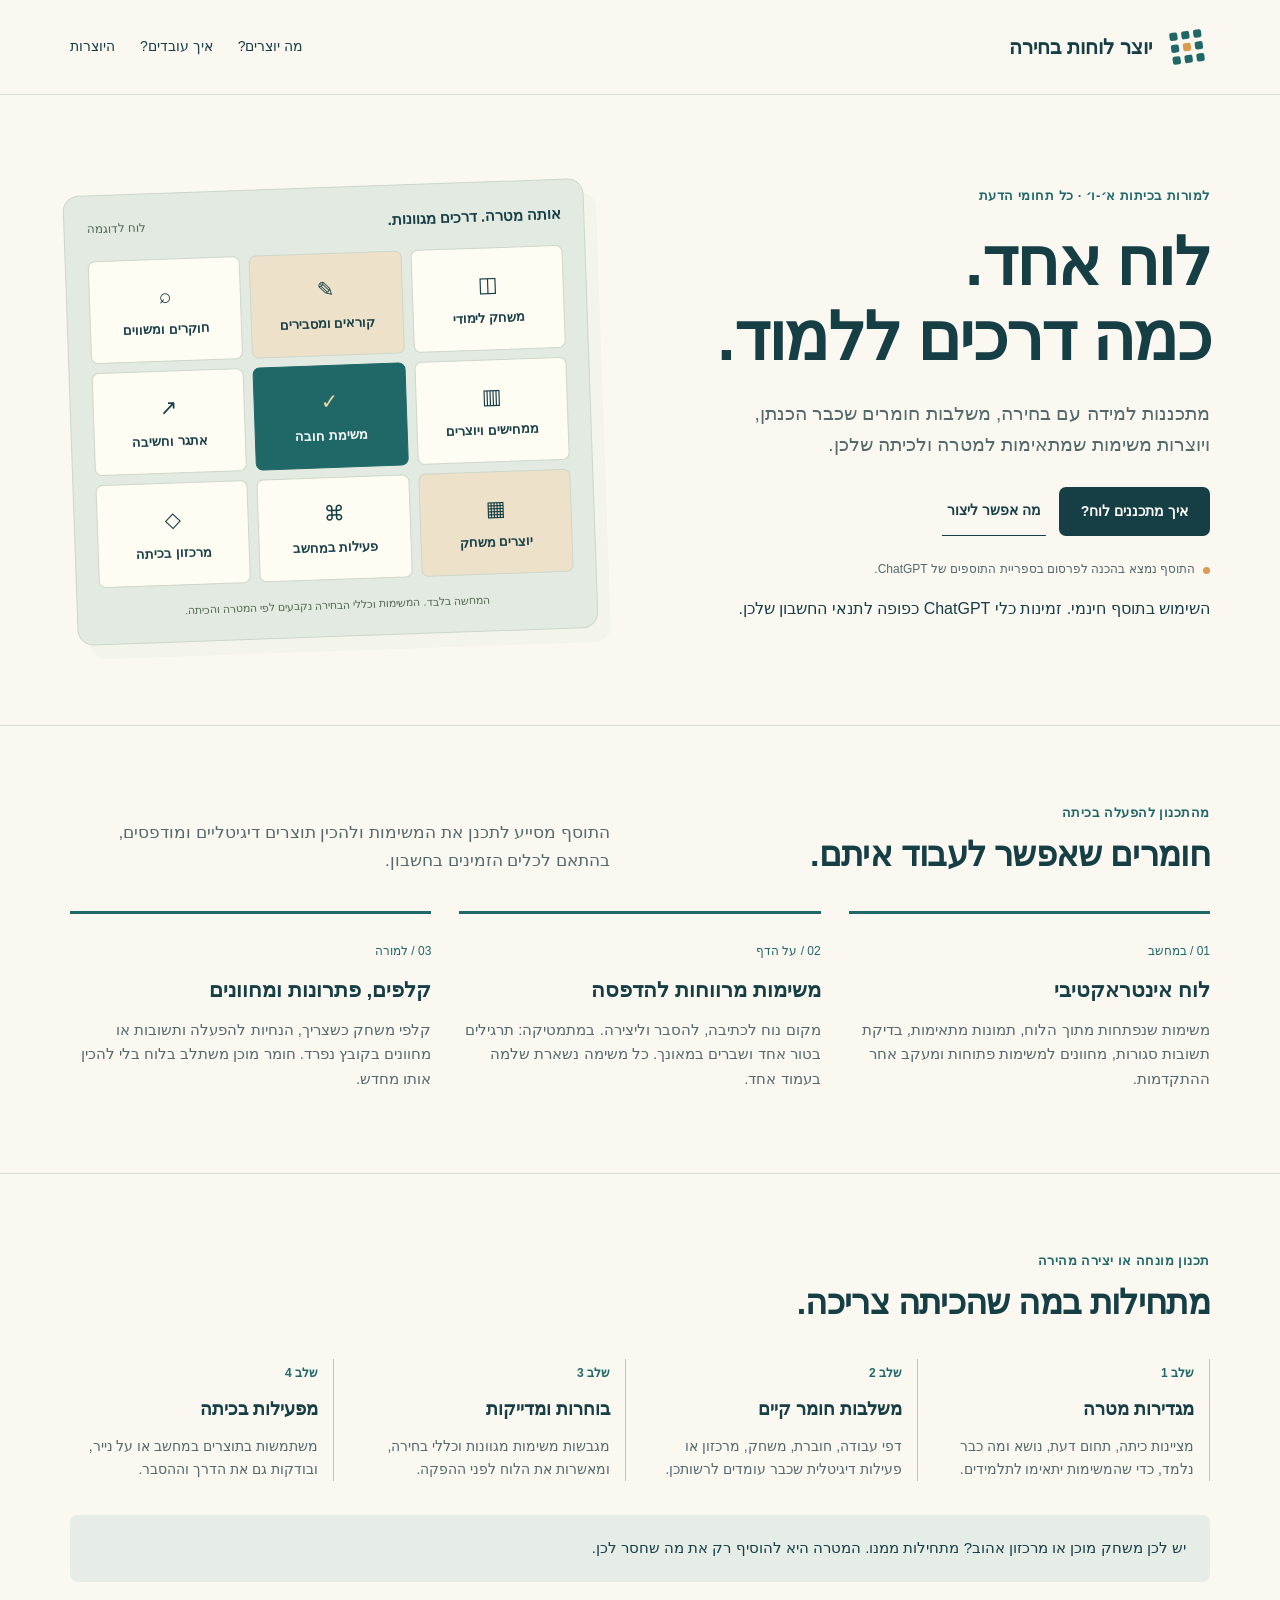
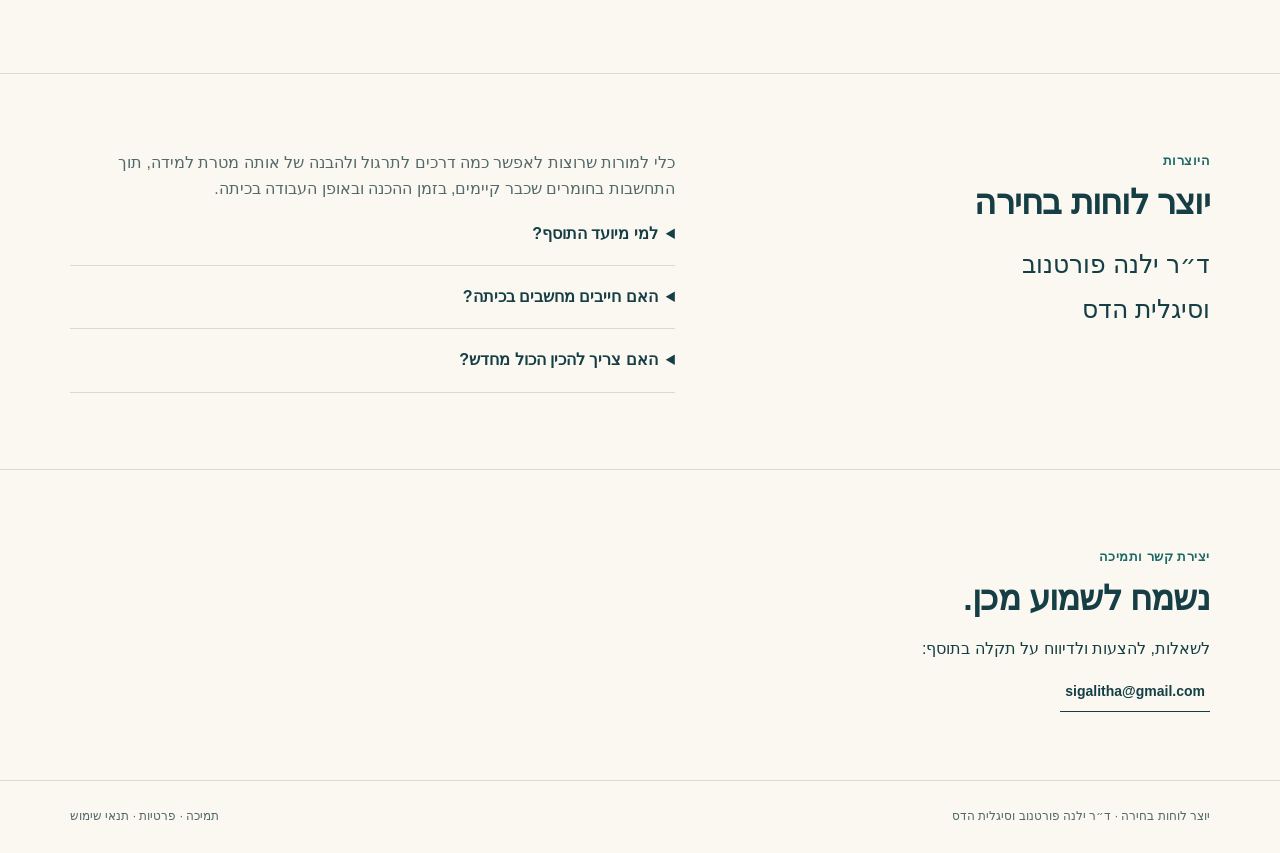
==== index.html @ 6673e2cd "Publish approved choice board website pages" ====
<!doctype html>
<html lang="he" dir="rtl">
<head>
  <meta charset="utf-8">
  <meta name="viewport" content="width=device-width,initial-scale=1">
  <title>יוצר לוחות בחירה | ד״ר ילנה פורטנוב וסיגלית הדס</title>
  <meta name="description" content="תוסף המסייע למורות בכיתות א׳-ו׳ · כל תחומי הדעת לתכנן לוחות בחירה וליצור משימות דיגיטליות וחומרי הדפסה בהתאמה לכיתה.">
  <meta name="author" content="ד״ר ילנה פורטנוב וסיגלית הדס">
  <style>
    :root{--ink:#163e45;--teal:#1f6867;--paper:#faf8f1;--gold:#dc9b4f;--line:#d4dcd3;--muted:#53696a}
    *{box-sizing:border-box}html{scroll-behavior:smooth}body{margin:0;color:var(--ink);background:var(--paper);font-family:Arial,sans-serif;line-height:1.65}a{color:inherit}a:focus-visible,summary:focus-visible{outline:3px solid var(--gold);outline-offset:5px}a{text-decoration:none}.container{width:min(1140px,calc(100% - 48px));margin:auto}
    header{border-bottom:1px solid var(--line)}.topbar{min-height:94px;display:flex;align-items:center;justify-content:space-between;gap:24px}.brand{display:flex;align-items:center;gap:12px;font-size:20px;font-weight:700}.brandmark{display:grid;grid-template-columns:repeat(3,8px);gap:4px;transform:rotate(-8deg);padding:7px}.brandmark i{height:8px;background:var(--teal);border-radius:2px}.brandmark i:nth-child(5){background:var(--gold)}nav{display:flex;gap:25px;font-size:14px}nav a:hover{text-decoration:underline;text-underline-offset:5px}
    .hero{display:grid;grid-template-columns:1.05fr 1fr;gap:72px;align-items:center;padding:90px 0 86px}.eyebrow{font-size:13px;font-weight:700;letter-spacing:.5px;color:var(--teal)}h1{font-size:clamp(43px,5.2vw,66px);line-height:1.13;letter-spacing:-1.7px;margin:19px 0 23px;font-weight:800}.lead{font-size:19px;max-width:510px;color:var(--muted);margin:0 0 27px}.actions{display:flex;gap:13px;flex-wrap:wrap}.button{display:inline-flex;justify-content:center;align-items:center;background:var(--ink);color:white;padding:13px 22px;border-radius:7px;font-size:14px;font-weight:700}.button:hover{background:var(--teal)}.textlink{padding:12px 5px;border-bottom:1px solid var(--ink);font-weight:700;font-size:14px}.availability{font-size:12px;color:var(--muted);margin-top:24px;display:flex;align-items:center;gap:8px}.availability:before{content:'';width:7px;height:7px;border-radius:50%;background:var(--gold);display:block}
    .board-frame{position:relative;padding:22px;background:#e3eae1;border:1px solid #cbd6cb;border-radius:16px;box-shadow:12px 14px 0 #d6ded133;transform:rotate(-2deg)}.board-label{display:flex;align-items:center;justify-content:space-between;font-size:12px;margin-bottom:18px;color:#506554}.board-label strong{font-size:15px;color:var(--ink)}.sample-board{display:grid;grid-template-columns:repeat(3,1fr);gap:9px}.tile{min-height:103px;display:flex;flex-direction:column;justify-content:center;align-items:center;text-align:center;padding:12px 7px;background:#fffcf4;border:1px solid #cdd7ca;border-radius:7px;font-size:13px;font-weight:700;line-height:1.4;gap:10px}.tile b{font-size:21px;font-weight:400}.tile.required{background:var(--teal);color:#fff;border-color:var(--teal)}.tile.required b{color:#efd4a5}.tile:nth-child(2),.tile:nth-child(7){background:#eee1c9}.sample-caption{font-size:11px;margin:16px 0 0;text-align:center;color:#546852}
    .section{padding:76px 0;border-top:1px solid var(--line);scroll-margin-top:25px}.section-heading{display:grid;grid-template-columns:1fr 1fr;gap:60px;align-items:end;margin-bottom:35px}h2{font-size:34px;line-height:1.25;margin:10px 0 0;letter-spacing:-.7px}.section-heading p{margin:0;color:var(--muted);font-size:17px}.outputs{display:grid;grid-template-columns:repeat(3,1fr);gap:28px}.output{border-top:3px solid var(--teal);padding:23px 0 5px}.output .num{font-size:12px;color:var(--teal)}h3{font-size:21px;margin:10px 0}.output p{font-size:15px;margin:0;color:var(--muted)}
    .process{display:grid;grid-template-columns:repeat(4,1fr);gap:28px;margin-top:35px}.step{padding-right:15px;border-right:1px solid #b7c8c3}.step strong{font-size:12px;color:var(--teal)}.step h3{font-size:18px}.step p{font-size:14px;color:var(--muted);margin:0}.teacher-note{margin-top:34px;background:#e6ede6;border-radius:8px;padding:21px 24px;font-size:15px}
    .creators{display:grid;grid-template-columns:1fr 1.3fr;gap:70px;align-items:start}.names{font-size:25px;line-height:1.8;margin:18px 0 0}.creators p{margin:0;color:var(--muted)}details{border-bottom:1px solid var(--line);padding:18px 0}summary{cursor:pointer;font-weight:700;font-size:16px}details p{font-size:15px;margin:13px 0 0;max-width:720px;color:var(--muted)}footer{padding:26px 0;border-top:1px solid var(--line);font-size:12px;color:var(--muted)}.footrow{display:flex;justify-content:space-between;gap:20px;flex-wrap:wrap}
    @media(max-width:900px){.hero{gap:28px;padding:55px 0}.board-frame{padding:15px}.tile{min-height:88px;font-size:11px}.section-heading{gap:25px}.process{grid-template-columns:1fr 1fr}.creators{gap:30px}}
    @media(max-width:650px){.container{width:calc(100% - 32px)}.topbar{min-height:82px}.brand{font-size:17px}nav{gap:13px;font-size:12px}nav a:last-child{display:none}.hero{grid-template-columns:1fr;padding:40px 0 58px;gap:36px}h1{font-size:49px;letter-spacing:-1px}.lead{font-size:18px}.board-frame{margin:0 8px}.tile{font-size:13px;min-height:95px}.section{padding:48px 0}.section-heading,.creators{grid-template-columns:1fr;gap:20px}.outputs{grid-template-columns:1fr;gap:15px}.output{padding-top:15px}.process{gap:25px 18px}h2{font-size:30px}.names{font-size:23px}}
    @media(prefers-reduced-motion:reduce){html{scroll-behavior:auto}}
  </style>
</head>
<body>
  <header><div class="container topbar">
    <a class="brand" href="#top" aria-label="יוצר לוחות בחירה, ראש הדף"><span class="brandmark" aria-hidden="true"><i></i><i></i><i></i><i></i><i></i><i></i><i></i><i></i><i></i></span><span>יוצר לוחות בחירה</span></a>
    <nav aria-label="ניווט ראשי"><a href="#outputs">מה יוצרים?</a><a href="#process">איך עובדים?</a><a href="#creators">היוצרות</a></nav>
  </div></header>
  <main id="top">
    <section class="container hero">
      <div>
        <div class="eyebrow">למורות בכיתות א׳-ו׳ · כל תחומי הדעת</div>
        <h1>לוח אחד.<br>כמה דרכים ללמוד.</h1>
        <p class="lead">מתכננות למידה עם בחירה, משלבות חומרים שכבר הכנתן, ויוצרות משימות שמתאימות למטרה ולכיתה שלכן.</p>
        <div class="actions"><a class="button" href="#process">איך מתכננים לוח?</a><a class="textlink" href="#outputs">מה אפשר ליצור</a></div>
        <p class="availability">התוסף נמצא בהכנה לפרסום בספריית התוספים של ChatGPT.</p>
        <p>השימוש בתוסף חינמי. זמינות כלי ChatGPT כפופה לתנאי החשבון שלכן.</p>
      </div>
      <div class="board-frame" aria-label="המחשה ללוח בחירה עם משימת חובה ושמונה אפשרויות">
        <div class="board-label"><strong>אותה מטרה. דרכים מגוונות.</strong><span>לוח לדוגמה</span></div>
        <div class="sample-board">
          <div class="tile"><b aria-hidden="true">◫</b>משחק לימודי</div><div class="tile"><b aria-hidden="true">✎</b>קוראים ומסבירים</div><div class="tile"><b aria-hidden="true">⌕</b>חוקרים ומשווים</div>
          <div class="tile"><b aria-hidden="true">▥</b>ממחישים ויוצרים</div><div class="tile required"><b aria-hidden="true">✓</b>משימת חובה</div><div class="tile"><b aria-hidden="true">↗</b>אתגר וחשיבה</div>
          <div class="tile"><b aria-hidden="true">▦</b>יוצרים משחק</div><div class="tile"><b aria-hidden="true">⌘</b>פעילות במחשב</div><div class="tile"><b aria-hidden="true">◇</b>מרכזון בכיתה</div>
        </div>
        <p class="sample-caption">המחשה בלבד. המשימות וכללי הבחירה נקבעים לפי המטרה והכיתה.</p>
      </div>
    </section>
    <section class="section" id="outputs"><div class="container">
      <div class="section-heading"><div><div class="eyebrow">מהתכנון להפעלה בכיתה</div><h2>חומרים שאפשר לעבוד איתם.</h2></div><p>התוסף מסייע לתכנן את המשימות ולהכין תוצרים דיגיטליים ומודפסים, בהתאם לכלים הזמינים בחשבון.</p></div>
      <div class="outputs">
        <article class="output"><span class="num">01 / במחשב</span><h3>לוח אינטראקטיבי</h3><p>משימות שנפתחות מתוך הלוח, תמונות מתאימות, בדיקת תשובות סגורות, מחוונים למשימות פתוחות ומעקב אחר ההתקדמות.</p></article>
        <article class="output"><span class="num">02 / על הדף</span><h3>משימות מרווחות להדפסה</h3><p>מקום נוח לכתיבה, להסבר וליצירה. במתמטיקה: תרגילים בטור אחד ושברים במאונך. כל משימה נשארת שלמה בעמוד אחד.</p></article>
        <article class="output"><span class="num">03 / למורה</span><h3>קלפים, פתרונות ומחוונים</h3><p>קלפי משחק כשצריך, הנחיות להפעלה ותשובות או מחוונים בקובץ נפרד. חומר מוכן משתלב בלוח בלי להכין אותו מחדש.</p></article>
      </div>
    </div></section>
    <section class="section" id="process"><div class="container">
      <div class="eyebrow">תכנון מונחה או יצירה מהירה</div><h2>מתחילות במה שהכיתה צריכה.</h2>
      <div class="process">
        <article class="step"><strong>שלב 1</strong><h3>מגדירות מטרה</h3><p>מציינות כיתה, תחום דעת, נושא ומה כבר נלמד, כדי שהמשימות יתאימו לתלמידים.</p></article>
        <article class="step"><strong>שלב 2</strong><h3>משלבות חומר קיים</h3><p>דפי עבודה, חוברת, משחק, מרכזון או פעילות דיגיטלית שכבר עומדים לרשותכן.</p></article>
        <article class="step"><strong>שלב 3</strong><h3>בוחרות ומדייקות</h3><p>מגבשות משימות מגוונות וכללי בחירה, ומאשרות את הלוח לפני ההפקה.</p></article>
        <article class="step"><strong>שלב 4</strong><h3>מפעילות בכיתה</h3><p>משתמשות בתוצרים במחשב או על נייר, ובודקות גם את הדרך וההסבר.</p></article>
      </div>
      <p class="teacher-note">יש לכן משחק מוכן או מרכזון אהוב? מתחילות ממנו. המטרה היא להוסיף רק את מה שחסר לכן.</p>
    </div></section>
    <section class="section" id="creators"><div class="container creators">
      <div><div class="eyebrow">היוצרות</div><h2>יוצר לוחות בחירה</h2><div class="names">ד״ר ילנה פורטנוב<br>וסיגלית הדס</div></div>
      <div><p>כלי למורות שרוצות לאפשר כמה דרכים לתרגול ולהבנה של אותה מטרת למידה, תוך התחשבות בחומרים שכבר קיימים, בזמן ההכנה ובאופן העבודה בכיתה.</p>
        <details><summary>למי מיועד התוסף?</summary><p>למורות ולמורים בכיתות א׳-ו׳ בכל תחומי הדעת: עברית, אנגלית, מתמטיקה, מדעים, תנ״ך, היסטוריה, גאוגרפיה, אומנויות ולמידה משולבת.</p></details>
        <details><summary>האם חייבים מחשבים בכיתה?</summary><p>לא. אפשר להכין ערכה לעבודה על נייר, עם לוח בחירה, משימות וקלפי משחק לפי הצורך.</p></details>
        <details><summary>האם צריך להכין הכול מחדש?</summary><p>לא. התכנון מתחיל במה שכבר יש לכן. משימות חדשות משלימות את החסר ונבדקות מול מטרת הלמידה.</p></details>
      </div>
    </div></section>
    <section class="section" id="support"><div class="container">
      <div class="eyebrow">יצירת קשר ותמיכה</div><h2>נשמח לשמוע מכן.</h2>
      <p>לשאלות, להצעות ולדיווח על תקלה בתוסף:</p>
      <a class="textlink" href="mailto:sigalitha@gmail.com"><bdi dir="ltr">sigalitha@gmail.com</bdi></a>
    </div></section>
  </main>
  <footer><div class="container footrow"><span>יוצר לוחות בחירה · ד״ר ילנה פורטנוב וסיגלית הדס</span><span><a href="support.html">תמיכה</a> · <a href="privacy.html">פרטיות</a> · <a href="terms.html">תנאי שימוש</a></span></div></footer>
</body>
</html>
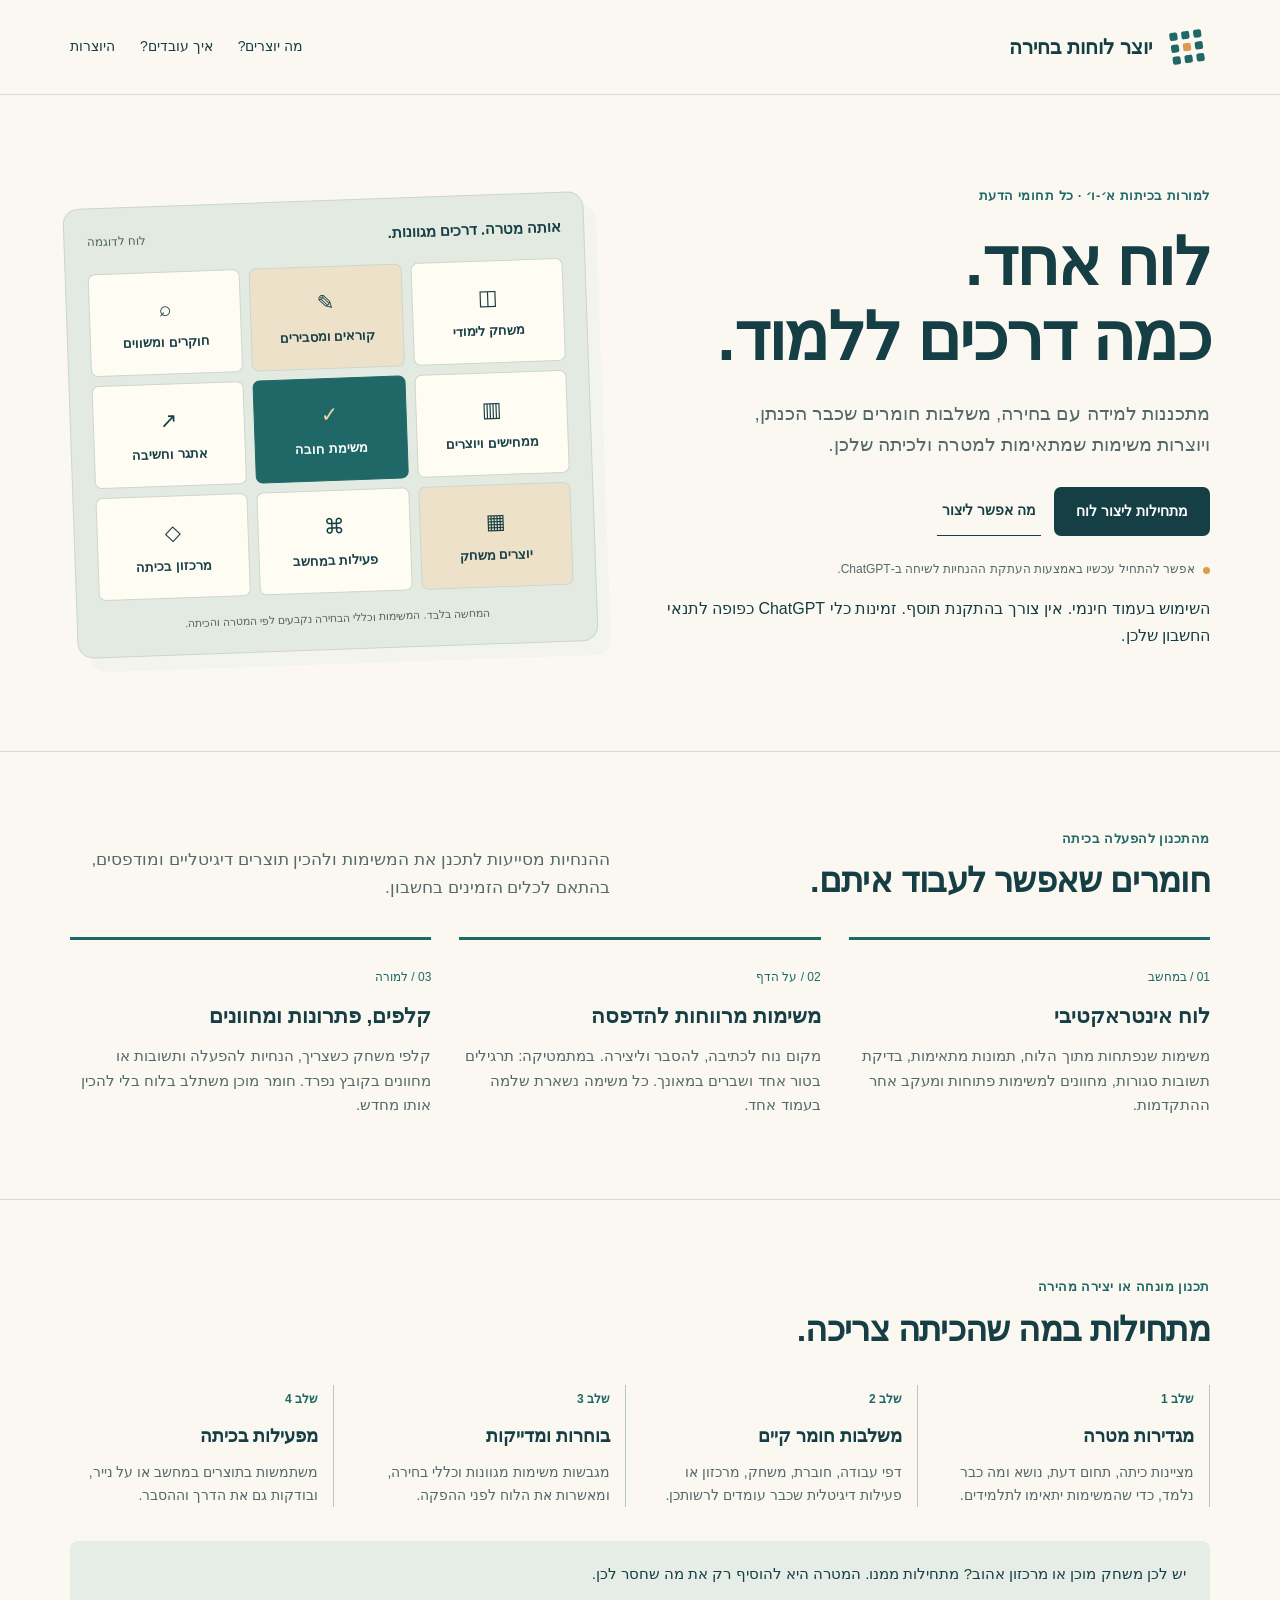
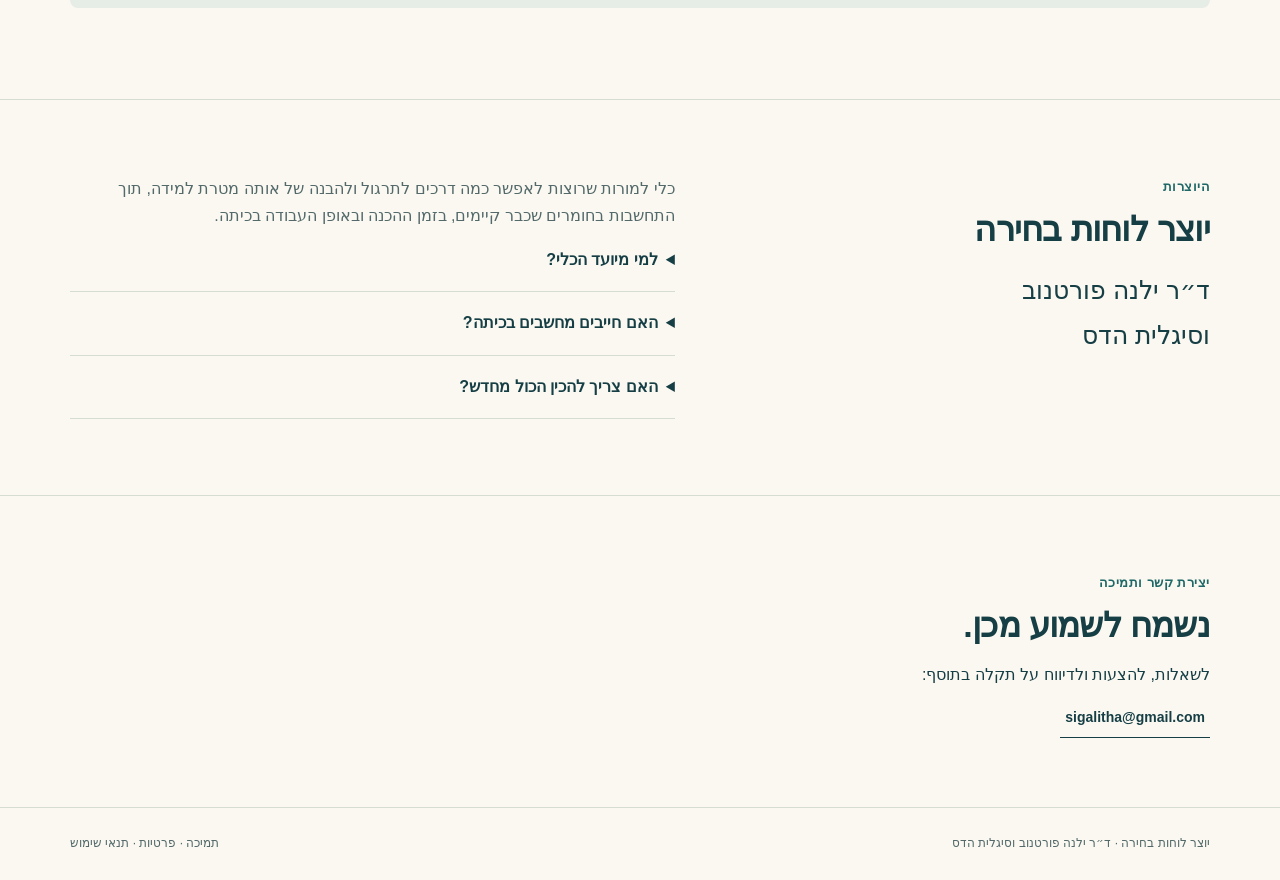
==== commit 882c62e8: "Add teacher sharing route with reusable instructions and copy-to-chat flow" ====
--- a/index.html
+++ b/index.html
@@ -4,7 +4,7 @@
   <meta charset="utf-8">
   <meta name="viewport" content="width=device-width,initial-scale=1">
   <title>יוצר לוחות בחירה | ד״ר ילנה פורטנוב וסיגלית הדס</title>
-  <meta name="description" content="תוסף המסייע למורות בכיתות א׳-ו׳ · כל תחומי הדעת לתכנן לוחות בחירה וליצור משימות דיגיטליות וחומרי הדפסה בהתאמה לכיתה.">
+  <meta name="description" content="יוצר לוחות בחירה למורות בכיתות א׳-ו׳ בכל תחומי הדעת. ממלאות פרטים, מעתיקות הנחיות ויוצרות ב-ChatGPT.">
   <meta name="author" content="ד״ר ילנה פורטנוב וסיגלית הדס">
   <style>
     :root{--ink:#163e45;--teal:#1f6867;--paper:#faf8f1;--gold:#dc9b4f;--line:#d4dcd3;--muted:#53696a}
@@ -31,9 +31,9 @@
         <div class="eyebrow">למורות בכיתות א׳-ו׳ · כל תחומי הדעת</div>
         <h1>לוח אחד.<br>כמה דרכים ללמוד.</h1>
         <p class="lead">מתכננות למידה עם בחירה, משלבות חומרים שכבר הכנתן, ויוצרות משימות שמתאימות למטרה ולכיתה שלכן.</p>
-        <div class="actions"><a class="button" href="#process">איך מתכננים לוח?</a><a class="textlink" href="#outputs">מה אפשר ליצור</a></div>
-        <p class="availability">התוסף נמצא בהכנה לפרסום בספריית התוספים של ChatGPT.</p>
-        <p>השימוש בתוסף חינמי. זמינות כלי ChatGPT כפופה לתנאי החשבון שלכן.</p>
+        <div class="actions"><a class="button" href="start.html">מתחילות ליצור לוח</a><a class="textlink" href="#outputs">מה אפשר ליצור</a></div>
+        <p class="availability">אפשר להתחיל עכשיו באמצעות העתקת ההנחיות לשיחה ב-ChatGPT.</p>
+        <p>השימוש בעמוד חינמי. אין צורך בהתקנת תוסף. זמינות כלי ChatGPT כפופה לתנאי החשבון שלכן.</p>
       </div>
       <div class="board-frame" aria-label="המחשה ללוח בחירה עם משימת חובה ושמונה אפשרויות">
         <div class="board-label"><strong>אותה מטרה. דרכים מגוונות.</strong><span>לוח לדוגמה</span></div>
@@ -46,7 +46,7 @@
       </div>
     </section>
     <section class="section" id="outputs"><div class="container">
-      <div class="section-heading"><div><div class="eyebrow">מהתכנון להפעלה בכיתה</div><h2>חומרים שאפשר לעבוד איתם.</h2></div><p>התוסף מסייע לתכנן את המשימות ולהכין תוצרים דיגיטליים ומודפסים, בהתאם לכלים הזמינים בחשבון.</p></div>
+      <div class="section-heading"><div><div class="eyebrow">מהתכנון להפעלה בכיתה</div><h2>חומרים שאפשר לעבוד איתם.</h2></div><p>ההנחיות מסייעות לתכנן את המשימות ולהכין תוצרים דיגיטליים ומודפסים, בהתאם לכלים הזמינים בחשבון.</p></div>
       <div class="outputs">
         <article class="output"><span class="num">01 / במחשב</span><h3>לוח אינטראקטיבי</h3><p>משימות שנפתחות מתוך הלוח, תמונות מתאימות, בדיקת תשובות סגורות, מחוונים למשימות פתוחות ומעקב אחר ההתקדמות.</p></article>
         <article class="output"><span class="num">02 / על הדף</span><h3>משימות מרווחות להדפסה</h3><p>מקום נוח לכתיבה, להסבר וליצירה. במתמטיקה: תרגילים בטור אחד ושברים במאונך. כל משימה נשארת שלמה בעמוד אחד.</p></article>
@@ -66,7 +66,7 @@
     <section class="section" id="creators"><div class="container creators">
       <div><div class="eyebrow">היוצרות</div><h2>יוצר לוחות בחירה</h2><div class="names">ד״ר ילנה פורטנוב<br>וסיגלית הדס</div></div>
       <div><p>כלי למורות שרוצות לאפשר כמה דרכים לתרגול ולהבנה של אותה מטרת למידה, תוך התחשבות בחומרים שכבר קיימים, בזמן ההכנה ובאופן העבודה בכיתה.</p>
-        <details><summary>למי מיועד התוסף?</summary><p>למורות ולמורים בכיתות א׳-ו׳ בכל תחומי הדעת: עברית, אנגלית, מתמטיקה, מדעים, תנ״ך, היסטוריה, גאוגרפיה, אומנויות ולמידה משולבת.</p></details>
+        <details><summary>למי מיועד הכלי?</summary><p>למורות ולמורים בכיתות א׳-ו׳ בכל תחומי הדעת: עברית, אנגלית, מתמטיקה, מדעים, תנ״ך, היסטוריה, גאוגרפיה, אומנויות ולמידה משולבת.</p></details>
         <details><summary>האם חייבים מחשבים בכיתה?</summary><p>לא. אפשר להכין ערכה לעבודה על נייר, עם לוח בחירה, משימות וקלפי משחק לפי הצורך.</p></details>
         <details><summary>האם צריך להכין הכול מחדש?</summary><p>לא. התכנון מתחיל במה שכבר יש לכן. משימות חדשות משלימות את החסר ונבדקות מול מטרת הלמידה.</p></details>
       </div>
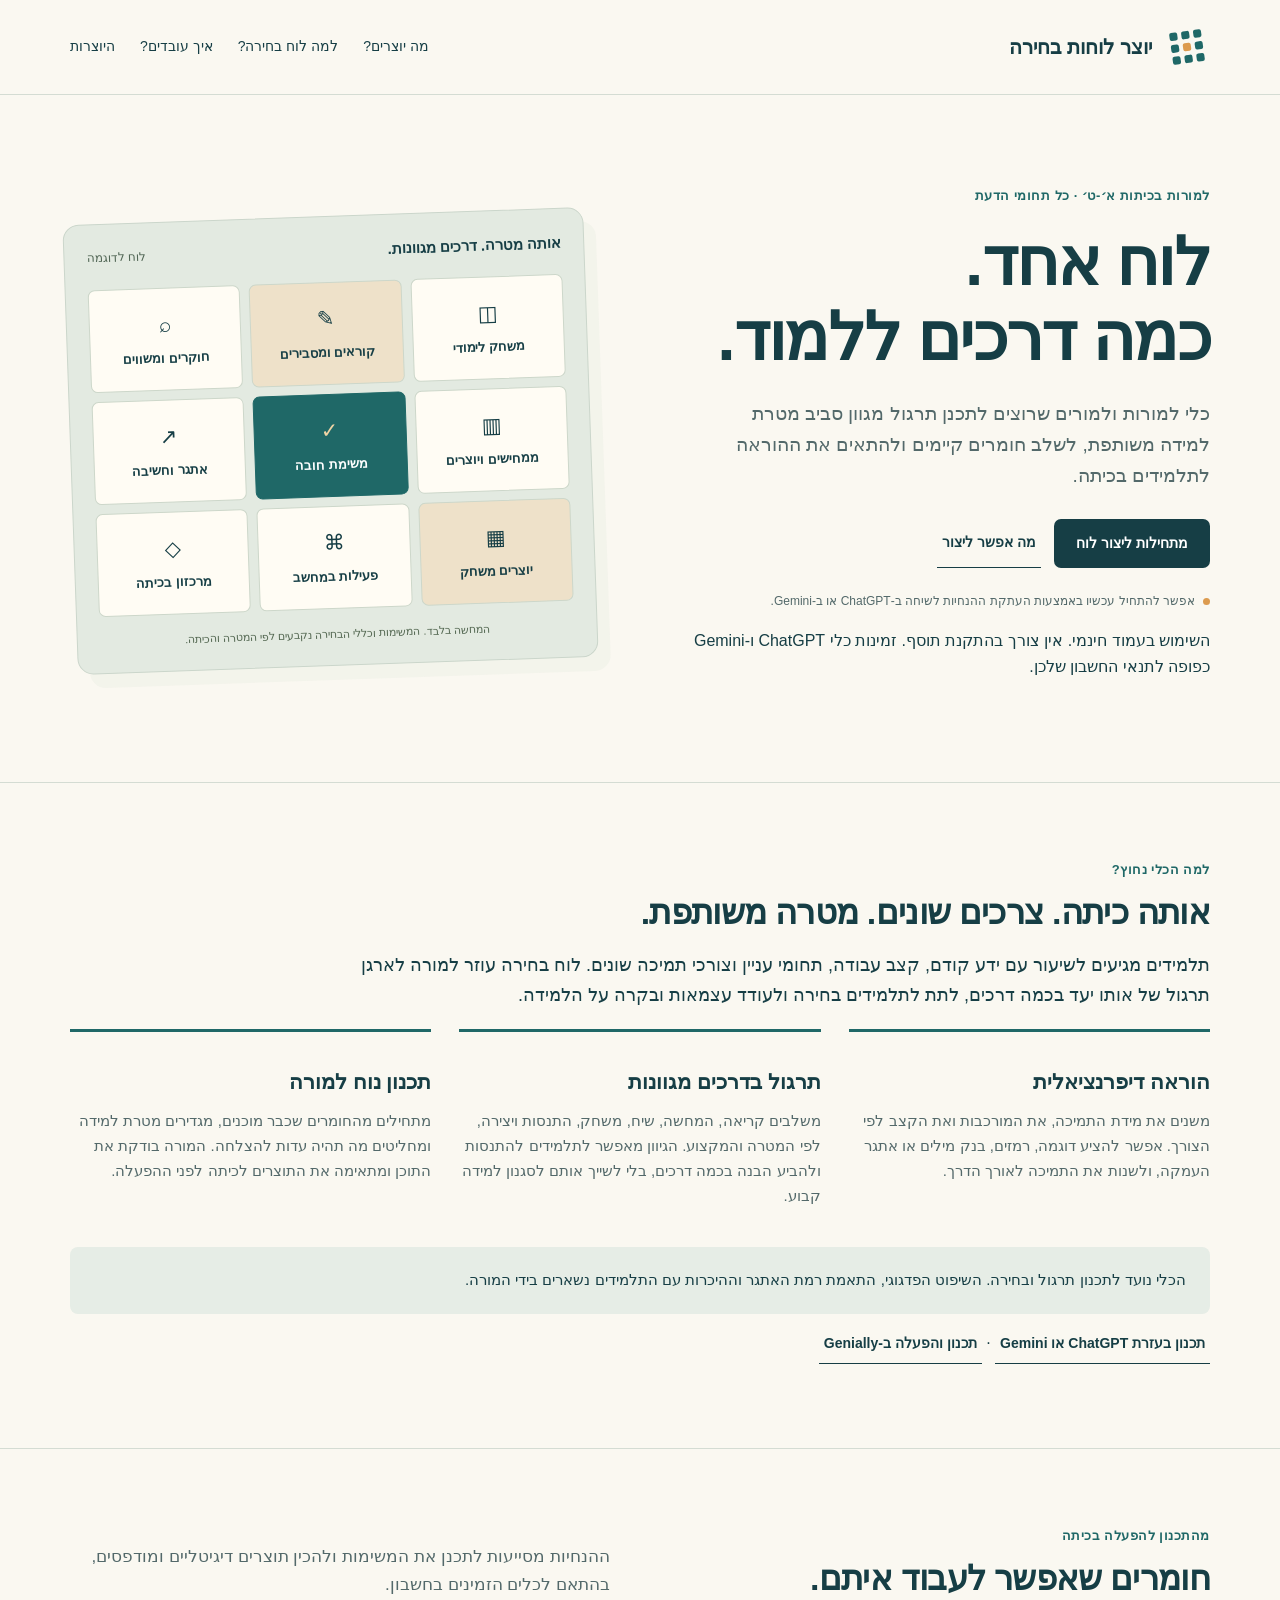
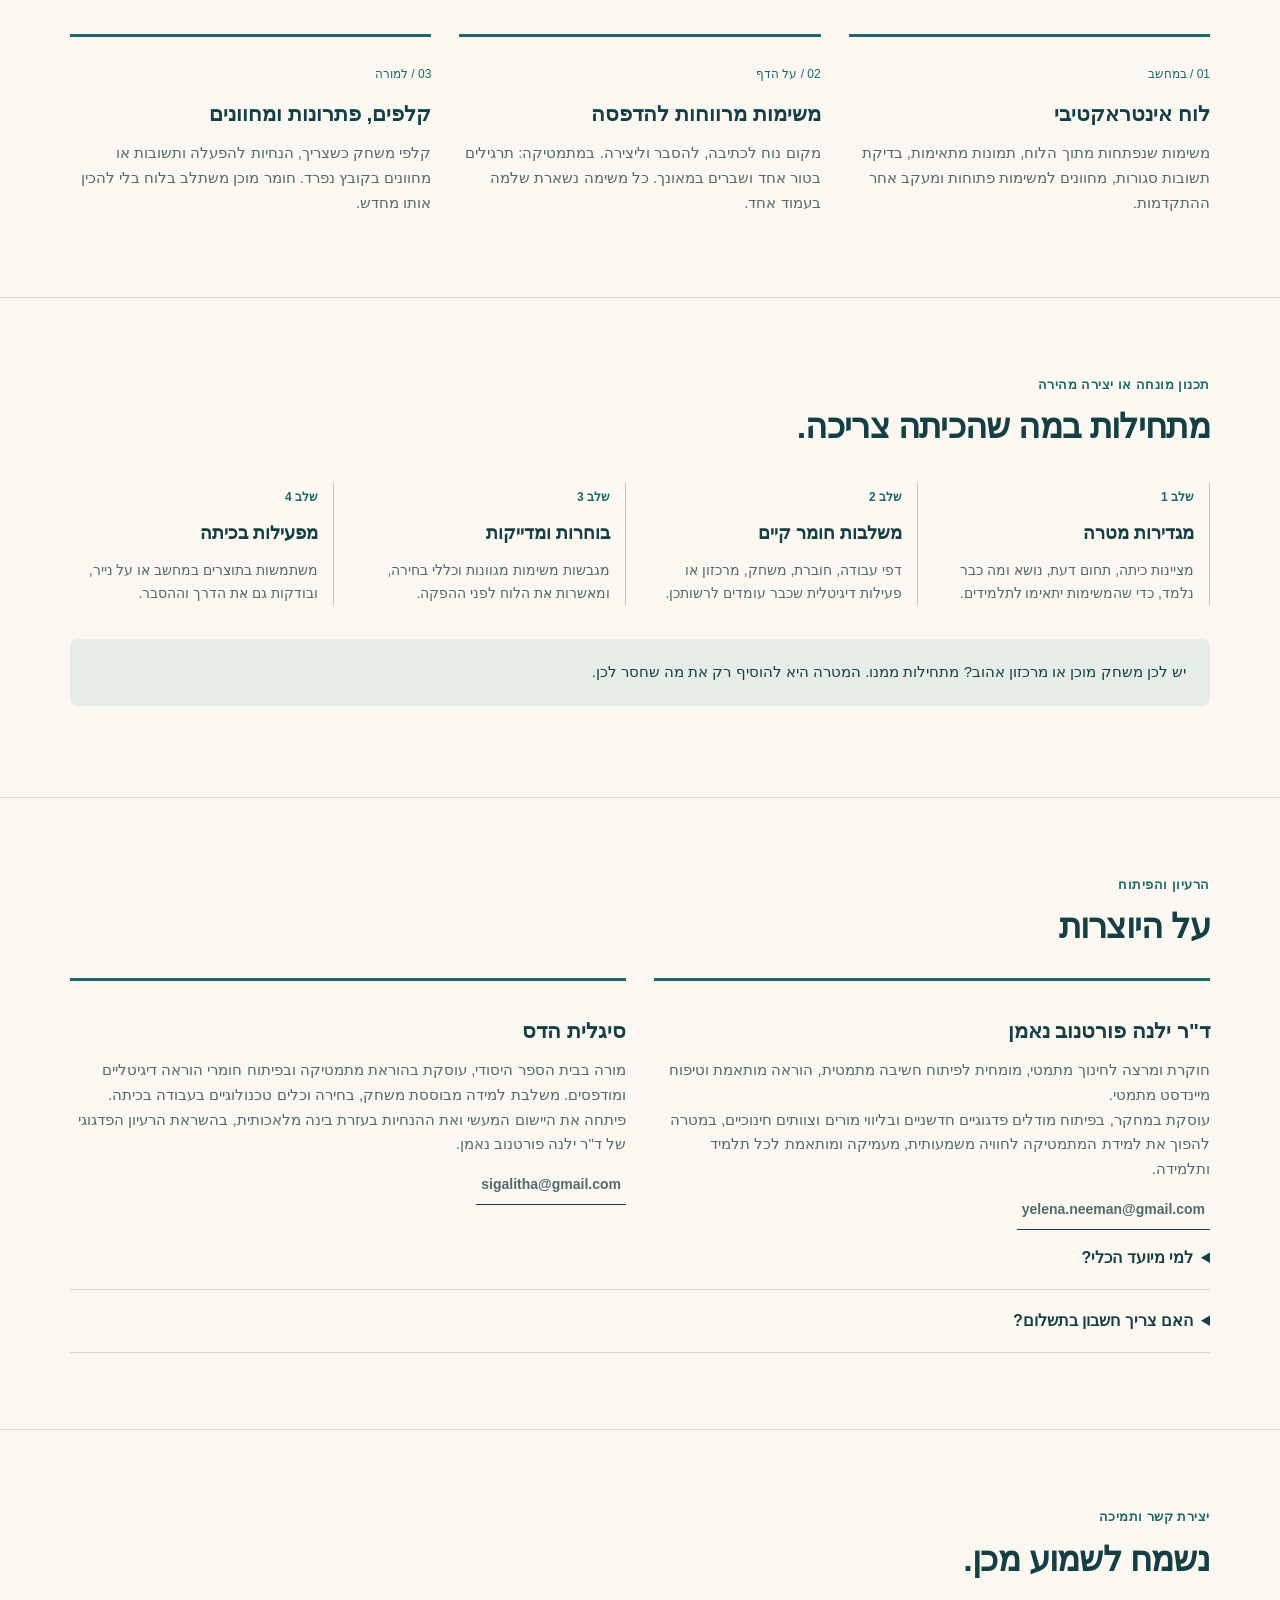
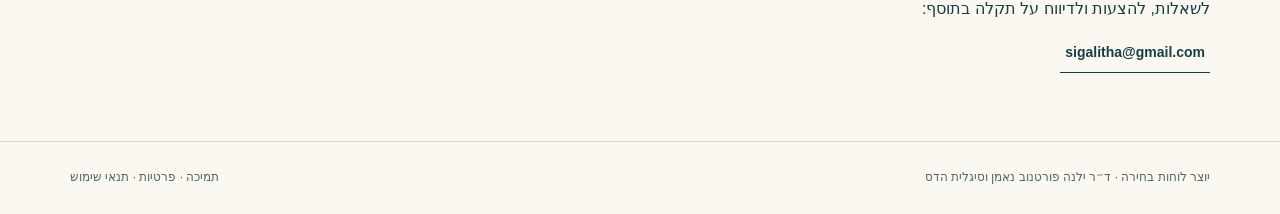
==== commit d1c03f16: "Extend to grades 1-9, explain differentiation, update creator bios and add Gemini and Genially route" ====
--- a/index.html
+++ b/index.html
@@ -3,9 +3,9 @@
 <head>
   <meta charset="utf-8">
   <meta name="viewport" content="width=device-width,initial-scale=1">
-  <title>יוצר לוחות בחירה | ד״ר ילנה פורטנוב וסיגלית הדס</title>
-  <meta name="description" content="יוצר לוחות בחירה למורות בכיתות א׳-ו׳ בכל תחומי הדעת. ממלאות פרטים, מעתיקות הנחיות ויוצרות ב-ChatGPT.">
-  <meta name="author" content="ד״ר ילנה פורטנוב וסיגלית הדס">
+  <title>יוצר לוחות בחירה | ד״ר ילנה פורטנוב נאמן וסיגלית הדס</title>
+  <meta name="description" content="יוצר לוחות בחירה למורות בכיתות א׳-ט׳ בכל תחומי הדעת. ממלאות פרטים, מעתיקות הנחיות ויוצרות ב-ChatGPT או ב-Gemini.">
+  <meta name="author" content="ד״ר ילנה פורטנוב נאמן וסיגלית הדס">
   <style>
     :root{--ink:#163e45;--teal:#1f6867;--paper:#faf8f1;--gold:#dc9b4f;--line:#d4dcd3;--muted:#53696a}
     *{box-sizing:border-box}html{scroll-behavior:smooth}body{margin:0;color:var(--ink);background:var(--paper);font-family:Arial,sans-serif;line-height:1.65}a{color:inherit}a:focus-visible,summary:focus-visible{outline:3px solid var(--gold);outline-offset:5px}a{text-decoration:none}.container{width:min(1140px,calc(100% - 48px));margin:auto}
@@ -17,23 +17,24 @@
     .creators{display:grid;grid-template-columns:1fr 1.3fr;gap:70px;align-items:start}.names{font-size:25px;line-height:1.8;margin:18px 0 0}.creators p{margin:0;color:var(--muted)}details{border-bottom:1px solid var(--line);padding:18px 0}summary{cursor:pointer;font-weight:700;font-size:16px}details p{font-size:15px;margin:13px 0 0;max-width:720px;color:var(--muted)}footer{padding:26px 0;border-top:1px solid var(--line);font-size:12px;color:var(--muted)}.footrow{display:flex;justify-content:space-between;gap:20px;flex-wrap:wrap}
     @media(max-width:900px){.hero{gap:28px;padding:55px 0}.board-frame{padding:15px}.tile{min-height:88px;font-size:11px}.section-heading{gap:25px}.process{grid-template-columns:1fr 1fr}.creators{gap:30px}}
     @media(max-width:650px){.container{width:calc(100% - 32px)}.topbar{min-height:82px}.brand{font-size:17px}nav{gap:13px;font-size:12px}nav a:last-child{display:none}.hero{grid-template-columns:1fr;padding:40px 0 58px;gap:36px}h1{font-size:49px;letter-spacing:-1px}.lead{font-size:18px}.board-frame{margin:0 8px}.tile{font-size:13px;min-height:95px}.section{padding:48px 0}.section-heading,.creators{grid-template-columns:1fr;gap:20px}.outputs{grid-template-columns:1fr;gap:15px}.output{padding-top:15px}.process{gap:25px 18px}h2{font-size:30px}.names{font-size:23px}}
-    @media(prefers-reduced-motion:reduce){html{scroll-behavior:auto}}
+    @media(max-width:650px){.topbar{flex-wrap:wrap;padding-block:14px;gap:12px}nav{flex-wrap:wrap;gap:12px}}
+@media(prefers-reduced-motion:reduce){html{scroll-behavior:auto}}
   </style>
 </head>
 <body>
   <header><div class="container topbar">
     <a class="brand" href="#top" aria-label="יוצר לוחות בחירה, ראש הדף"><span class="brandmark" aria-hidden="true"><i></i><i></i><i></i><i></i><i></i><i></i><i></i><i></i><i></i></span><span>יוצר לוחות בחירה</span></a>
-    <nav aria-label="ניווט ראשי"><a href="#outputs">מה יוצרים?</a><a href="#process">איך עובדים?</a><a href="#creators">היוצרות</a></nav>
+    <nav aria-label="ניווט ראשי"><a href="#outputs">מה יוצרים?</a><a href="#why">למה לוח בחירה?</a><a href="#process">איך עובדים?</a><a href="#creators">היוצרות</a></nav>
   </div></header>
   <main id="top">
     <section class="container hero">
       <div>
-        <div class="eyebrow">למורות בכיתות א׳-ו׳ · כל תחומי הדעת</div>
+        <div class="eyebrow">למורות בכיתות א׳-ט׳ · כל תחומי הדעת</div>
         <h1>לוח אחד.<br>כמה דרכים ללמוד.</h1>
-        <p class="lead">מתכננות למידה עם בחירה, משלבות חומרים שכבר הכנתן, ויוצרות משימות שמתאימות למטרה ולכיתה שלכן.</p>
+        <p class="lead">כלי למורות ולמורים שרוצים לתכנן תרגול מגוון סביב מטרת למידה משותפת, לשלב חומרים קיימים ולהתאים את ההוראה לתלמידים בכיתה.</p>
         <div class="actions"><a class="button" href="start.html">מתחילות ליצור לוח</a><a class="textlink" href="#outputs">מה אפשר ליצור</a></div>
-        <p class="availability">אפשר להתחיל עכשיו באמצעות העתקת ההנחיות לשיחה ב-ChatGPT.</p>
-        <p>השימוש בעמוד חינמי. אין צורך בהתקנת תוסף. זמינות כלי ChatGPT כפופה לתנאי החשבון שלכן.</p>
+        <p class="availability">אפשר להתחיל עכשיו באמצעות העתקת ההנחיות לשיחה ב-ChatGPT או ב-Gemini.</p>
+        <p>השימוש בעמוד חינמי. אין צורך בהתקנת תוסף. זמינות כלי ChatGPT ו-Gemini כפופה לתנאי החשבון שלכן.</p>
       </div>
       <div class="board-frame" aria-label="המחשה ללוח בחירה עם משימת חובה ושמונה אפשרויות">
         <div class="board-label"><strong>אותה מטרה. דרכים מגוונות.</strong><span>לוח לדוגמה</span></div>
@@ -45,7 +46,7 @@
         <p class="sample-caption">המחשה בלבד. המשימות וכללי הבחירה נקבעים לפי המטרה והכיתה.</p>
       </div>
     </section>
-    <section class="section" id="outputs"><div class="container">
+    <section class="section" id="why"><div class="container"><div class="eyebrow">למה הכלי נחוץ?</div><h2>אותה כיתה. צרכים שונים. מטרה משותפת.</h2><p style="max-width:850px;font-size:18px">תלמידים מגיעים לשיעור עם ידע קודם, קצב עבודה, תחומי עניין וצורכי תמיכה שונים. לוח בחירה עוזר למורה לארגן תרגול של אותו יעד בכמה דרכים, לתת לתלמידים בחירה ולעודד עצמאות ובקרה על הלמידה.</p><div class="outputs"><article class="output"><h3>הוראה דיפרנציאלית</h3><p>משנים את מידת התמיכה, את המורכבות ואת הקצב לפי הצורך. אפשר להציע דוגמה, רמזים, בנק מילים או אתגר העמקה, ולשנות את התמיכה לאורך הדרך.</p></article><article class="output"><h3>תרגול בדרכים מגוונות</h3><p>משלבים קריאה, המחשה, שיח, משחק, התנסות ויצירה, לפי המטרה והמקצוע. הגיוון מאפשר לתלמידים להתנסות ולהביע הבנה בכמה דרכים, בלי לשייך אותם לסגנון למידה קבוע.</p></article><article class="output"><h3>תכנון נוח למורה</h3><p>מתחילים מהחומרים שכבר מוכנים, מגדירים מטרת למידה ומחליטים מה תהיה עדות להצלחה. המורה בודקת את התוכן ומתאימה את התוצרים לכיתה לפני ההפעלה.</p></article></div><p class="teacher-note">הכלי נועד לתכנון תרגול ובחירה. השיפוט הפדגוגי, התאמת רמת האתגר וההיכרות עם התלמידים נשארים בידי המורה.</p><p><a class="textlink" href="start.html">תכנון בעזרת ChatGPT או Gemini</a> · <a class="textlink" href="genially.html">תכנון והפעלה ב-Genially</a></p></div></section><section class="section" id="outputs"><div class="container">
       <div class="section-heading"><div><div class="eyebrow">מהתכנון להפעלה בכיתה</div><h2>חומרים שאפשר לעבוד איתם.</h2></div><p>ההנחיות מסייעות לתכנן את המשימות ולהכין תוצרים דיגיטליים ומודפסים, בהתאם לכלים הזמינים בחשבון.</p></div>
       <div class="outputs">
         <article class="output"><span class="num">01 / במחשב</span><h3>לוח אינטראקטיבי</h3><p>משימות שנפתחות מתוך הלוח, תמונות מתאימות, בדיקת תשובות סגורות, מחוונים למשימות פתוחות ומעקב אחר ההתקדמות.</p></article>
@@ -63,20 +64,13 @@
       </div>
       <p class="teacher-note">יש לכן משחק מוכן או מרכזון אהוב? מתחילות ממנו. המטרה היא להוסיף רק את מה שחסר לכן.</p>
     </div></section>
-    <section class="section" id="creators"><div class="container creators">
-      <div><div class="eyebrow">היוצרות</div><h2>יוצר לוחות בחירה</h2><div class="names">ד״ר ילנה פורטנוב<br>וסיגלית הדס</div></div>
-      <div><p>כלי למורות שרוצות לאפשר כמה דרכים לתרגול ולהבנה של אותה מטרת למידה, תוך התחשבות בחומרים שכבר קיימים, בזמן ההכנה ובאופן העבודה בכיתה.</p>
-        <details><summary>למי מיועד הכלי?</summary><p>למורות ולמורים בכיתות א׳-ו׳ בכל תחומי הדעת: עברית, אנגלית, מתמטיקה, מדעים, תנ״ך, היסטוריה, גאוגרפיה, אומנויות ולמידה משולבת.</p></details>
-        <details><summary>האם חייבים מחשבים בכיתה?</summary><p>לא. אפשר להכין ערכה לעבודה על נייר, עם לוח בחירה, משימות וקלפי משחק לפי הצורך.</p></details>
-        <details><summary>האם צריך להכין הכול מחדש?</summary><p>לא. התכנון מתחיל במה שכבר יש לכן. משימות חדשות משלימות את החסר ונבדקות מול מטרת הלמידה.</p></details>
-      </div>
-    </div></section>
+    <section class="section" id="creators"><div class="container"><div class="eyebrow">הרעיון והפיתוח</div><h2>על היוצרות</h2><div class="outputs" style="grid-template-columns:repeat(auto-fit,minmax(min(100%,300px),1fr));margin-top:30px"><article class="output"><h3>ד"ר ילנה פורטנוב נאמן</h3><p>חוקרת ומרצה לחינוך מתמטי, מומחית לפיתוח חשיבה מתמטית, הוראה מותאמת וטיפוח מיינדסט מתמטי.</p><p>עוסקת במחקר, בפיתוח מודלים פדגוגיים חדשניים ובליווי מורים וצוותים חינוכיים, במטרה להפוך את למידת המתמטיקה לחוויה משמעותית, מעמיקה ומותאמת לכל תלמיד ותלמידה.</p><p style="margin-top:15px"><a class="textlink" href="mailto:yelena.neeman@gmail.com"><bdi dir="ltr">yelena.neeman@gmail.com</bdi></a></p></article><article class="output"><h3>סיגלית הדס</h3><p>מורה בבית הספר היסודי, עוסקת בהוראת מתמטיקה ובפיתוח חומרי הוראה דיגיטליים ומודפסים. משלבת למידה מבוססת משחק, בחירה וכלים טכנולוגיים בעבודה בכיתה.</p><p>פיתחה את היישום המעשי ואת ההנחיות בעזרת בינה מלאכותית, בהשראת הרעיון הפדגוגי של ד"ר ילנה פורטנוב נאמן.</p><p style="margin-top:15px"><a class="textlink" href="mailto:sigalitha@gmail.com"><bdi dir="ltr">sigalitha@gmail.com</bdi></a></p></article></div><details><summary>למי מיועד הכלי?</summary><p>למורות ולמורים בכיתות א׳-ט׳, ביסודי ובחטיבת הביניים, בכל תחומי הדעת. התכנון מותאם לכיתה, למטרת הלמידה ולידע הקודם.</p></details><details><summary>האם צריך חשבון בתשלום?</summary><p>אפשר להעתיק את ההנחיות ל-ChatGPT או ל-Gemini. בכל אחד מהם יש כלים ומכסות לפי החשבון, כולל במסלולים החינמיים. אפשר גם לעבוד במסלול Genially ולמלא את תכנון המשימות ידנית, בלי שיחה עם AI.</p></details></div></section>
     <section class="section" id="support"><div class="container">
       <div class="eyebrow">יצירת קשר ותמיכה</div><h2>נשמח לשמוע מכן.</h2>
       <p>לשאלות, להצעות ולדיווח על תקלה בתוסף:</p>
       <a class="textlink" href="mailto:sigalitha@gmail.com"><bdi dir="ltr">sigalitha@gmail.com</bdi></a>
     </div></section>
   </main>
-  <footer><div class="container footrow"><span>יוצר לוחות בחירה · ד״ר ילנה פורטנוב וסיגלית הדס</span><span><a href="support.html">תמיכה</a> · <a href="privacy.html">פרטיות</a> · <a href="terms.html">תנאי שימוש</a></span></div></footer>
+  <footer><div class="container footrow"><span>יוצר לוחות בחירה · ד״ר ילנה פורטנוב נאמן וסיגלית הדס</span><span><a href="support.html">תמיכה</a> · <a href="privacy.html">פרטיות</a> · <a href="terms.html">תנאי שימוש</a></span></div></footer>
 </body>
 </html>
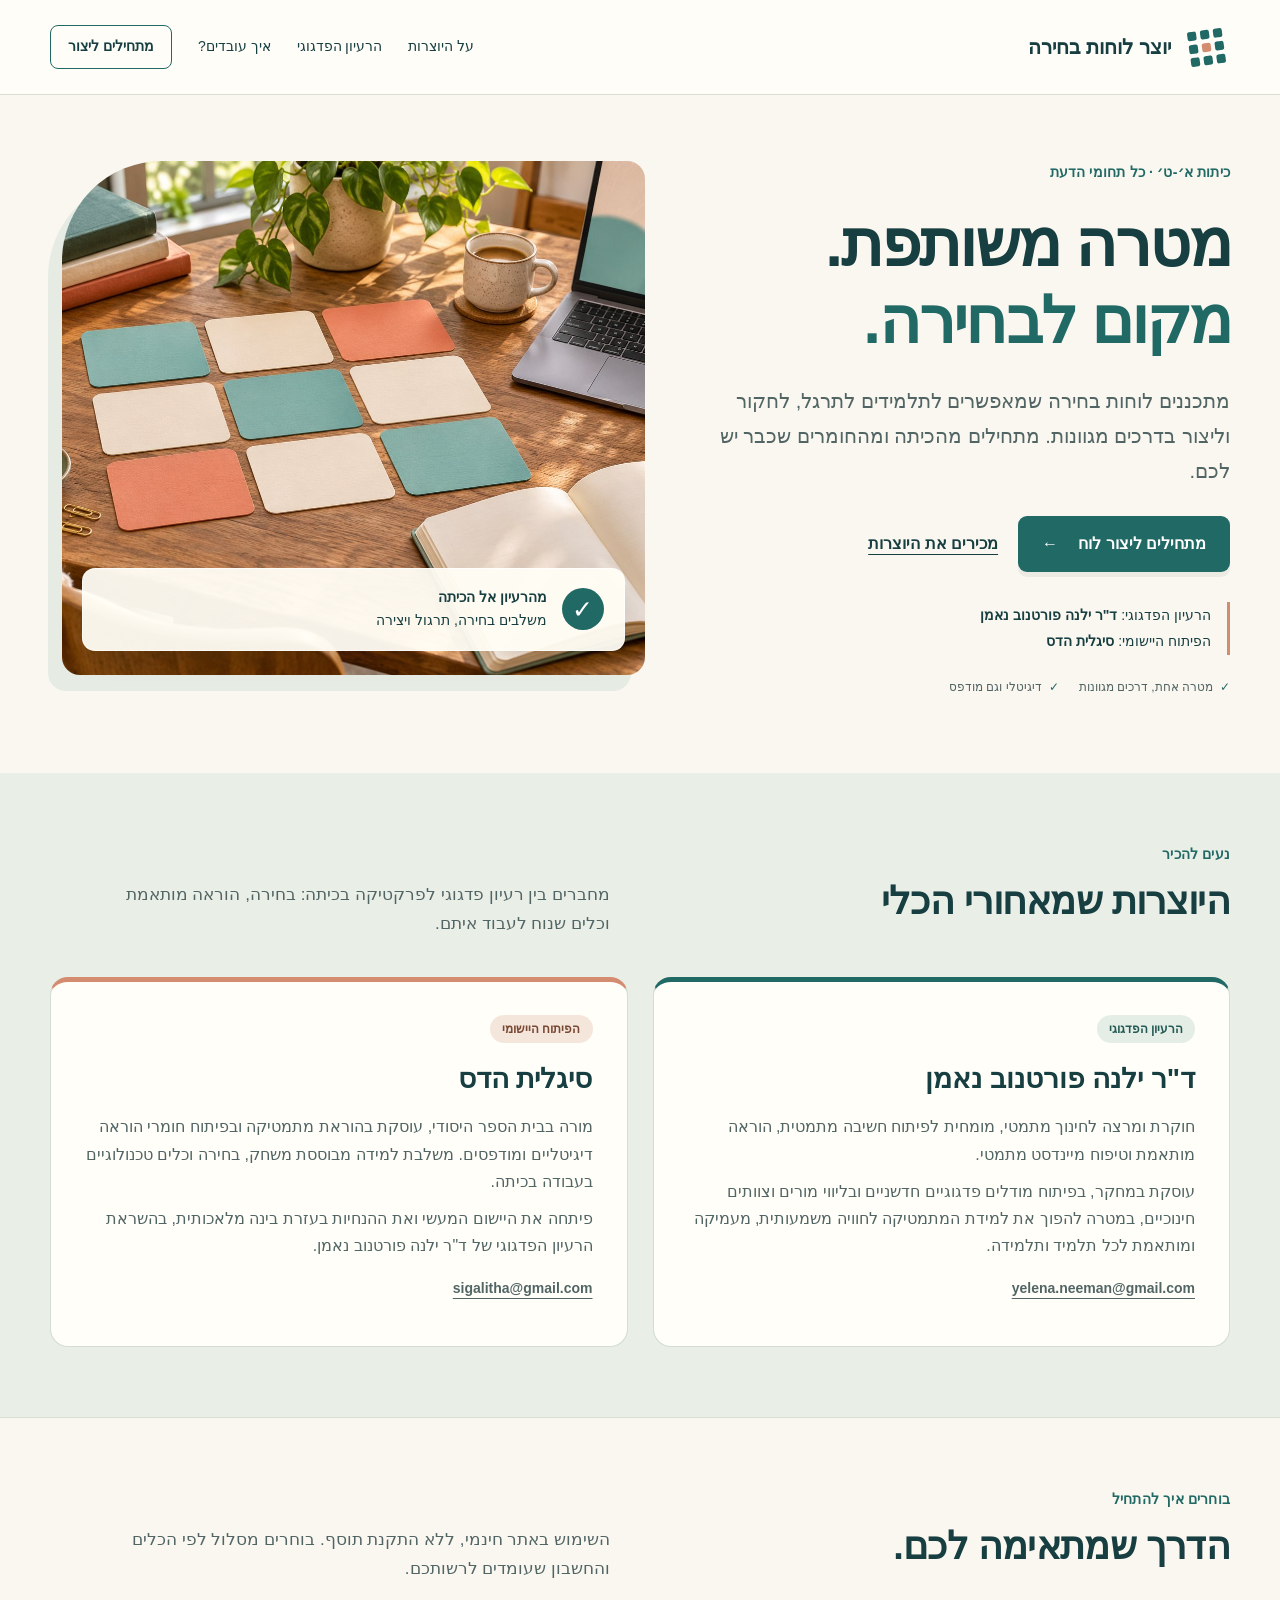
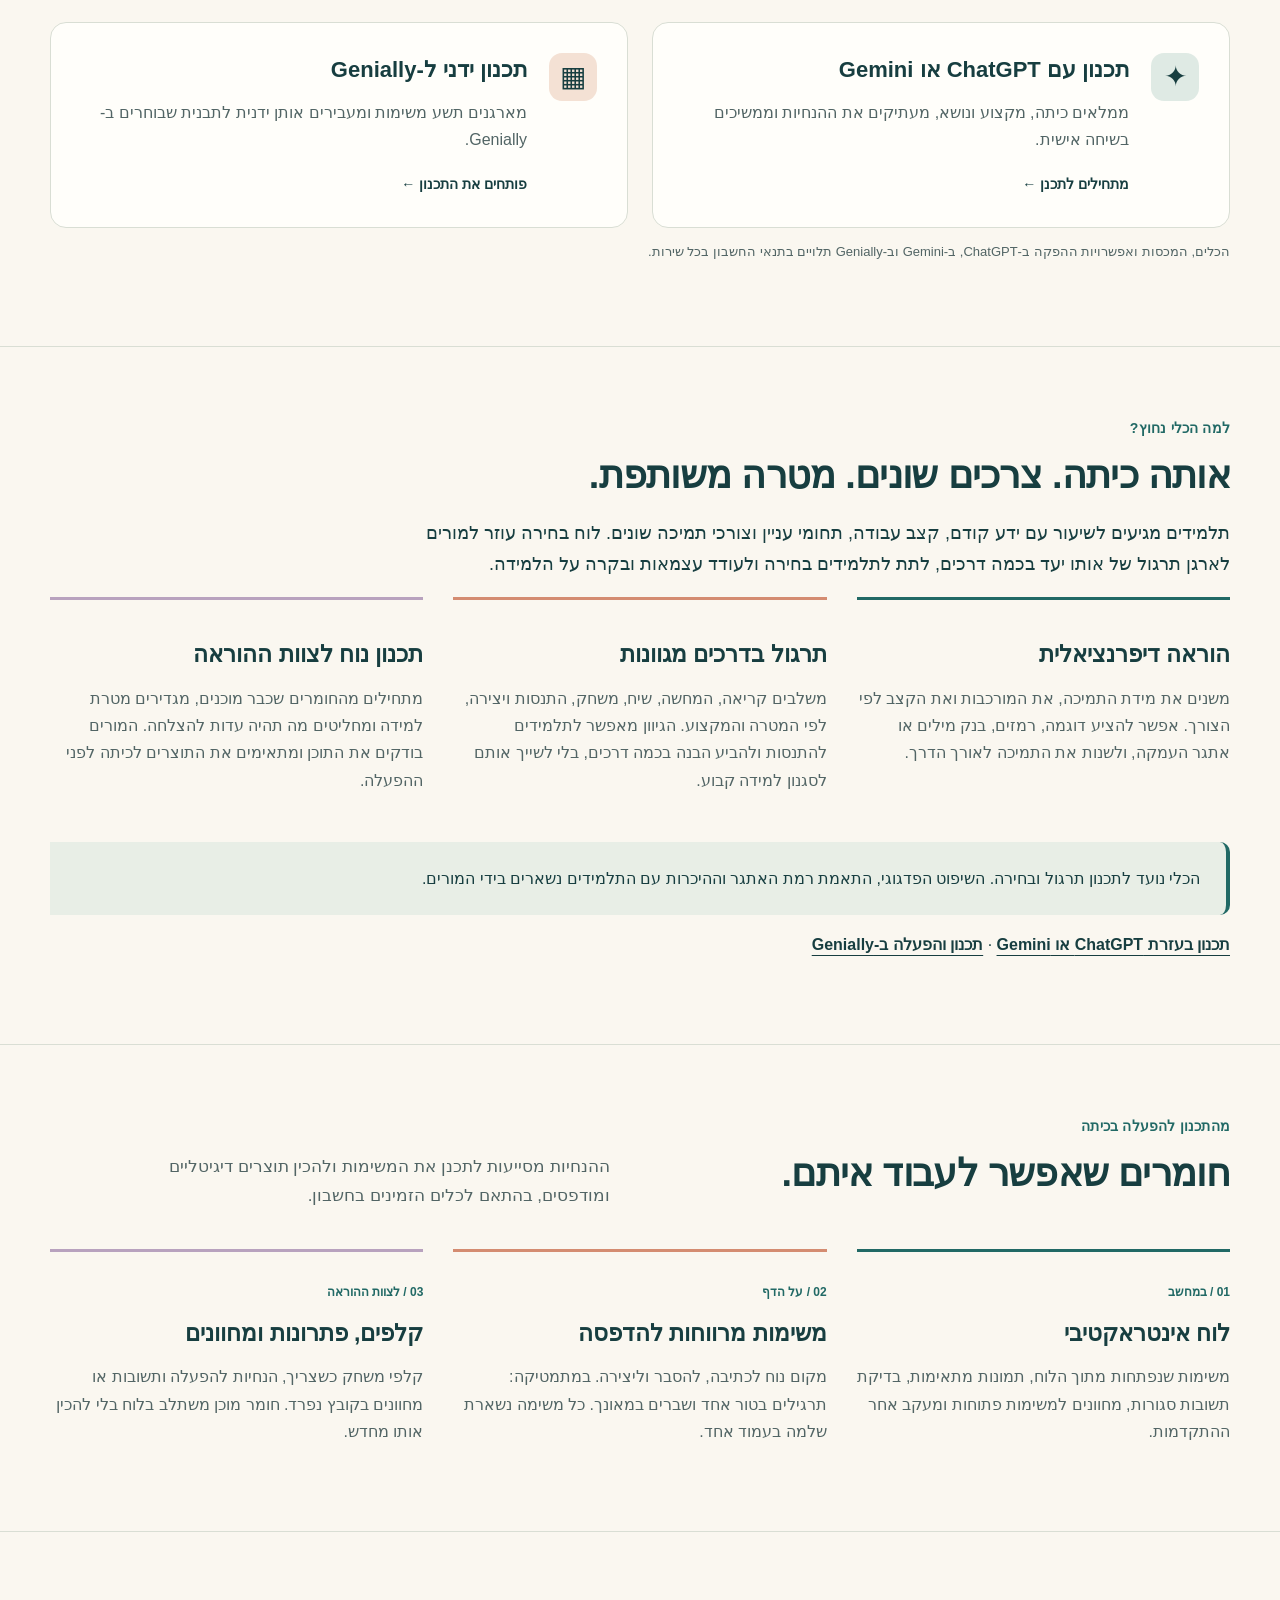
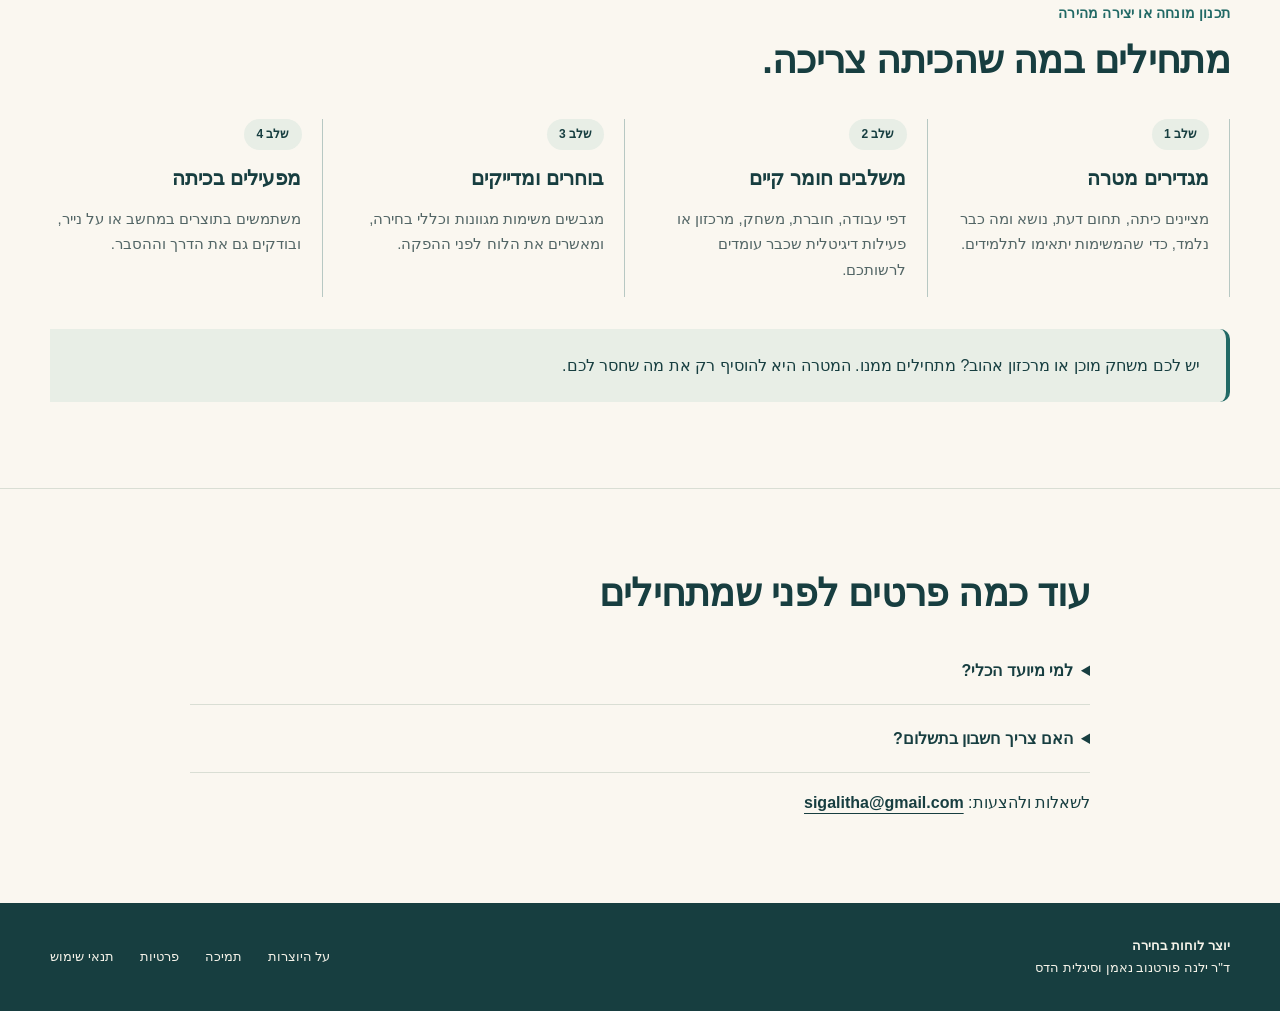
==== commit 8da37b92: "Redesign teacher website, feature creators and use inclusive plural copy" ====
--- a/index.html
+++ b/index.html
@@ -1,76 +1,20 @@
-<!doctype html>
-<html lang="he" dir="rtl">
-<head>
-  <meta charset="utf-8">
-  <meta name="viewport" content="width=device-width,initial-scale=1">
-  <title>יוצר לוחות בחירה | ד״ר ילנה פורטנוב נאמן וסיגלית הדס</title>
-  <meta name="description" content="יוצר לוחות בחירה למורות בכיתות א׳-ט׳ בכל תחומי הדעת. ממלאות פרטים, מעתיקות הנחיות ויוצרות ב-ChatGPT או ב-Gemini.">
-  <meta name="author" content="ד״ר ילנה פורטנוב נאמן וסיגלית הדס">
-  <style>
-    :root{--ink:#163e45;--teal:#1f6867;--paper:#faf8f1;--gold:#dc9b4f;--line:#d4dcd3;--muted:#53696a}
-    *{box-sizing:border-box}html{scroll-behavior:smooth}body{margin:0;color:var(--ink);background:var(--paper);font-family:Arial,sans-serif;line-height:1.65}a{color:inherit}a:focus-visible,summary:focus-visible{outline:3px solid var(--gold);outline-offset:5px}a{text-decoration:none}.container{width:min(1140px,calc(100% - 48px));margin:auto}
-    header{border-bottom:1px solid var(--line)}.topbar{min-height:94px;display:flex;align-items:center;justify-content:space-between;gap:24px}.brand{display:flex;align-items:center;gap:12px;font-size:20px;font-weight:700}.brandmark{display:grid;grid-template-columns:repeat(3,8px);gap:4px;transform:rotate(-8deg);padding:7px}.brandmark i{height:8px;background:var(--teal);border-radius:2px}.brandmark i:nth-child(5){background:var(--gold)}nav{display:flex;gap:25px;font-size:14px}nav a:hover{text-decoration:underline;text-underline-offset:5px}
-    .hero{display:grid;grid-template-columns:1.05fr 1fr;gap:72px;align-items:center;padding:90px 0 86px}.eyebrow{font-size:13px;font-weight:700;letter-spacing:.5px;color:var(--teal)}h1{font-size:clamp(43px,5.2vw,66px);line-height:1.13;letter-spacing:-1.7px;margin:19px 0 23px;font-weight:800}.lead{font-size:19px;max-width:510px;color:var(--muted);margin:0 0 27px}.actions{display:flex;gap:13px;flex-wrap:wrap}.button{display:inline-flex;justify-content:center;align-items:center;background:var(--ink);color:white;padding:13px 22px;border-radius:7px;font-size:14px;font-weight:700}.button:hover{background:var(--teal)}.textlink{padding:12px 5px;border-bottom:1px solid var(--ink);font-weight:700;font-size:14px}.availability{font-size:12px;color:var(--muted);margin-top:24px;display:flex;align-items:center;gap:8px}.availability:before{content:'';width:7px;height:7px;border-radius:50%;background:var(--gold);display:block}
-    .board-frame{position:relative;padding:22px;background:#e3eae1;border:1px solid #cbd6cb;border-radius:16px;box-shadow:12px 14px 0 #d6ded133;transform:rotate(-2deg)}.board-label{display:flex;align-items:center;justify-content:space-between;font-size:12px;margin-bottom:18px;color:#506554}.board-label strong{font-size:15px;color:var(--ink)}.sample-board{display:grid;grid-template-columns:repeat(3,1fr);gap:9px}.tile{min-height:103px;display:flex;flex-direction:column;justify-content:center;align-items:center;text-align:center;padding:12px 7px;background:#fffcf4;border:1px solid #cdd7ca;border-radius:7px;font-size:13px;font-weight:700;line-height:1.4;gap:10px}.tile b{font-size:21px;font-weight:400}.tile.required{background:var(--teal);color:#fff;border-color:var(--teal)}.tile.required b{color:#efd4a5}.tile:nth-child(2),.tile:nth-child(7){background:#eee1c9}.sample-caption{font-size:11px;margin:16px 0 0;text-align:center;color:#546852}
-    .section{padding:76px 0;border-top:1px solid var(--line);scroll-margin-top:25px}.section-heading{display:grid;grid-template-columns:1fr 1fr;gap:60px;align-items:end;margin-bottom:35px}h2{font-size:34px;line-height:1.25;margin:10px 0 0;letter-spacing:-.7px}.section-heading p{margin:0;color:var(--muted);font-size:17px}.outputs{display:grid;grid-template-columns:repeat(3,1fr);gap:28px}.output{border-top:3px solid var(--teal);padding:23px 0 5px}.output .num{font-size:12px;color:var(--teal)}h3{font-size:21px;margin:10px 0}.output p{font-size:15px;margin:0;color:var(--muted)}
-    .process{display:grid;grid-template-columns:repeat(4,1fr);gap:28px;margin-top:35px}.step{padding-right:15px;border-right:1px solid #b7c8c3}.step strong{font-size:12px;color:var(--teal)}.step h3{font-size:18px}.step p{font-size:14px;color:var(--muted);margin:0}.teacher-note{margin-top:34px;background:#e6ede6;border-radius:8px;padding:21px 24px;font-size:15px}
-    .creators{display:grid;grid-template-columns:1fr 1.3fr;gap:70px;align-items:start}.names{font-size:25px;line-height:1.8;margin:18px 0 0}.creators p{margin:0;color:var(--muted)}details{border-bottom:1px solid var(--line);padding:18px 0}summary{cursor:pointer;font-weight:700;font-size:16px}details p{font-size:15px;margin:13px 0 0;max-width:720px;color:var(--muted)}footer{padding:26px 0;border-top:1px solid var(--line);font-size:12px;color:var(--muted)}.footrow{display:flex;justify-content:space-between;gap:20px;flex-wrap:wrap}
-    @media(max-width:900px){.hero{gap:28px;padding:55px 0}.board-frame{padding:15px}.tile{min-height:88px;font-size:11px}.section-heading{gap:25px}.process{grid-template-columns:1fr 1fr}.creators{gap:30px}}
-    @media(max-width:650px){.container{width:calc(100% - 32px)}.topbar{min-height:82px}.brand{font-size:17px}nav{gap:13px;font-size:12px}nav a:last-child{display:none}.hero{grid-template-columns:1fr;padding:40px 0 58px;gap:36px}h1{font-size:49px;letter-spacing:-1px}.lead{font-size:18px}.board-frame{margin:0 8px}.tile{font-size:13px;min-height:95px}.section{padding:48px 0}.section-heading,.creators{grid-template-columns:1fr;gap:20px}.outputs{grid-template-columns:1fr;gap:15px}.output{padding-top:15px}.process{gap:25px 18px}h2{font-size:30px}.names{font-size:23px}}
-    @media(max-width:650px){.topbar{flex-wrap:wrap;padding-block:14px;gap:12px}nav{flex-wrap:wrap;gap:12px}}
-@media(prefers-reduced-motion:reduce){html{scroll-behavior:auto}}
-  </style>
-</head>
-<body>
-  <header><div class="container topbar">
-    <a class="brand" href="#top" aria-label="יוצר לוחות בחירה, ראש הדף"><span class="brandmark" aria-hidden="true"><i></i><i></i><i></i><i></i><i></i><i></i><i></i><i></i><i></i></span><span>יוצר לוחות בחירה</span></a>
-    <nav aria-label="ניווט ראשי"><a href="#outputs">מה יוצרים?</a><a href="#why">למה לוח בחירה?</a><a href="#process">איך עובדים?</a><a href="#creators">היוצרות</a></nav>
-  </div></header>
-  <main id="top">
-    <section class="container hero">
-      <div>
-        <div class="eyebrow">למורות בכיתות א׳-ט׳ · כל תחומי הדעת</div>
-        <h1>לוח אחד.<br>כמה דרכים ללמוד.</h1>
-        <p class="lead">כלי למורות ולמורים שרוצים לתכנן תרגול מגוון סביב מטרת למידה משותפת, לשלב חומרים קיימים ולהתאים את ההוראה לתלמידים בכיתה.</p>
-        <div class="actions"><a class="button" href="start.html">מתחילות ליצור לוח</a><a class="textlink" href="#outputs">מה אפשר ליצור</a></div>
-        <p class="availability">אפשר להתחיל עכשיו באמצעות העתקת ההנחיות לשיחה ב-ChatGPT או ב-Gemini.</p>
-        <p>השימוש בעמוד חינמי. אין צורך בהתקנת תוסף. זמינות כלי ChatGPT ו-Gemini כפופה לתנאי החשבון שלכן.</p>
-      </div>
-      <div class="board-frame" aria-label="המחשה ללוח בחירה עם משימת חובה ושמונה אפשרויות">
-        <div class="board-label"><strong>אותה מטרה. דרכים מגוונות.</strong><span>לוח לדוגמה</span></div>
-        <div class="sample-board">
-          <div class="tile"><b aria-hidden="true">◫</b>משחק לימודי</div><div class="tile"><b aria-hidden="true">✎</b>קוראים ומסבירים</div><div class="tile"><b aria-hidden="true">⌕</b>חוקרים ומשווים</div>
-          <div class="tile"><b aria-hidden="true">▥</b>ממחישים ויוצרים</div><div class="tile required"><b aria-hidden="true">✓</b>משימת חובה</div><div class="tile"><b aria-hidden="true">↗</b>אתגר וחשיבה</div>
-          <div class="tile"><b aria-hidden="true">▦</b>יוצרים משחק</div><div class="tile"><b aria-hidden="true">⌘</b>פעילות במחשב</div><div class="tile"><b aria-hidden="true">◇</b>מרכזון בכיתה</div>
-        </div>
-        <p class="sample-caption">המחשה בלבד. המשימות וכללי הבחירה נקבעים לפי המטרה והכיתה.</p>
-      </div>
-    </section>
-    <section class="section" id="why"><div class="container"><div class="eyebrow">למה הכלי נחוץ?</div><h2>אותה כיתה. צרכים שונים. מטרה משותפת.</h2><p style="max-width:850px;font-size:18px">תלמידים מגיעים לשיעור עם ידע קודם, קצב עבודה, תחומי עניין וצורכי תמיכה שונים. לוח בחירה עוזר למורה לארגן תרגול של אותו יעד בכמה דרכים, לתת לתלמידים בחירה ולעודד עצמאות ובקרה על הלמידה.</p><div class="outputs"><article class="output"><h3>הוראה דיפרנציאלית</h3><p>משנים את מידת התמיכה, את המורכבות ואת הקצב לפי הצורך. אפשר להציע דוגמה, רמזים, בנק מילים או אתגר העמקה, ולשנות את התמיכה לאורך הדרך.</p></article><article class="output"><h3>תרגול בדרכים מגוונות</h3><p>משלבים קריאה, המחשה, שיח, משחק, התנסות ויצירה, לפי המטרה והמקצוע. הגיוון מאפשר לתלמידים להתנסות ולהביע הבנה בכמה דרכים, בלי לשייך אותם לסגנון למידה קבוע.</p></article><article class="output"><h3>תכנון נוח למורה</h3><p>מתחילים מהחומרים שכבר מוכנים, מגדירים מטרת למידה ומחליטים מה תהיה עדות להצלחה. המורה בודקת את התוכן ומתאימה את התוצרים לכיתה לפני ההפעלה.</p></article></div><p class="teacher-note">הכלי נועד לתכנון תרגול ובחירה. השיפוט הפדגוגי, התאמת רמת האתגר וההיכרות עם התלמידים נשארים בידי המורה.</p><p><a class="textlink" href="start.html">תכנון בעזרת ChatGPT או Gemini</a> · <a class="textlink" href="genially.html">תכנון והפעלה ב-Genially</a></p></div></section><section class="section" id="outputs"><div class="container">
+<!doctype html><html lang="he" dir="rtl"><head><meta charset="utf-8"><meta name="viewport" content="width=device-width,initial-scale=1"><title>יוצר לוחות בחירה | ד"ר ילנה פורטנוב נאמן וסיגלית הדס</title><meta name="description" content="מטרה משותפת, מקום לבחירה. מתכננים לוחות בחירה לכיתות א׳-ט׳ בכל תחומי הדעת, בהשראת הרעיון הפדגוגי של ד״ר ילנה פורטנוב נאמן ובפיתוח סיגלית הדס."><meta name="author" content="ד״ר ילנה פורטנוב נאמן וסיגלית הדס"><link rel="stylesheet" href="site.css?v=5"></head><body class="home-page"><a class="skip" href="#top">דילוג לתוכן</a><header><div class="container topbar"><a class="brand" href="index.html"><span class="brandmark" aria-hidden="true"><i></i><i></i><i></i><i></i><i></i><i></i><i></i><i></i><i></i></span><span>יוצר לוחות בחירה</span></a><nav aria-label="ניווט ראשי"><a href="#creators">על היוצרות</a><a href="#why">הרעיון הפדגוגי</a><a href="#process">איך עובדים?</a><a class="nav-cta" href="start.html">מתחילים ליצור</a></nav></div></header><main id="top"><section class="container hero"><div class="hero-copy"><div class="eyebrow">כיתות א׳-ט׳ · כל תחומי הדעת</div><h1>מטרה משותפת.<br><span>מקום לבחירה.</span></h1><p class="lead">מתכננים לוחות בחירה שמאפשרים לתלמידים לתרגל, לחקור וליצור בדרכים מגוונות. מתחילים מהכיתה ומהחומרים שכבר יש לכם.</p><div class="actions"><a class="button" href="start.html">מתחילים ליצור לוח <span aria-hidden="true">←</span></a><a class="textlink" href="#creators">מכירים את היוצרות</a></div><p class="hero-credit">הרעיון הפדגוגי: <strong>ד"ר ילנה פורטנוב נאמן</strong><br>הפיתוח היישומי: <strong>סיגלית הדס</strong></p><div class="mini-facts"><span>מטרה אחת, דרכים מגוונות</span><span>דיגיטלי וגם מודפס</span></div></div><figure class="hero-photo"><img src="assets/teacher-workspace.jpg" width="1536" height="1024" alt="סביבת תכנון להוראה עם כרטיסי בחירה בגוני טורקיז וקורל, מחברת ומחשב"><figcaption><span class="photo-check" aria-hidden="true">✓</span><span><strong>מהרעיון אל הכיתה</strong><br>משלבים בחירה, תרגול ויצירה</span></figcaption></figure></section><section class="section creators-section" id="creators"><div class="container"><div class="section-heading"><div><div class="eyebrow">נעים להכיר</div><h2>היוצרות שמאחורי הכלי</h2></div><p>מחברים בין רעיון פדגוגי לפרקטיקה בכיתה: בחירה, הוראה מותאמת וכלים שנוח לעבוד איתם.</p></div><div class="creator-grid"><article class="creator-card"><span class="role-tag">הרעיון הפדגוגי</span><h3>ד"ר ילנה פורטנוב נאמן</h3><p>חוקרת ומרצה לחינוך מתמטי, מומחית לפיתוח חשיבה מתמטית, הוראה מותאמת וטיפוח מיינדסט מתמטי.</p><p>עוסקת במחקר, בפיתוח מודלים פדגוגיים חדשניים ובליווי מורים וצוותים חינוכיים, במטרה להפוך את למידת המתמטיקה לחוויה משמעותית, מעמיקה ומותאמת לכל תלמיד ותלמידה.</p><p style="margin-top:15px"><a class="textlink" href="mailto:yelena.neeman@gmail.com"><bdi dir="ltr">yelena.neeman@gmail.com</bdi></a></p></article><article class="creator-card"><span class="role-tag coral">הפיתוח היישומי</span><h3>סיגלית הדס</h3><p>מורה בבית הספר היסודי, עוסקת בהוראת מתמטיקה ובפיתוח חומרי הוראה דיגיטליים ומודפסים. משלבת למידה מבוססת משחק, בחירה וכלים טכנולוגיים בעבודה בכיתה.</p><p>פיתחה את היישום המעשי ואת ההנחיות בעזרת בינה מלאכותית, בהשראת הרעיון הפדגוגי של ד"ר ילנה פורטנוב נאמן.</p><p style="margin-top:15px"><a class="textlink" href="mailto:sigalitha@gmail.com"><bdi dir="ltr">sigalitha@gmail.com</bdi></a></p></article></div></div></section>
+    <section class="section route-section"><div class="container"><div class="section-heading"><div><div class="eyebrow">בוחרים איך להתחיל</div><h2>הדרך שמתאימה לכם.</h2></div><p>השימוש באתר חינמי, ללא התקנת תוסף. בוחרים מסלול לפי הכלים והחשבון שעומדים לרשותכם.</p></div><div class="route-grid"><a class="route-card" href="start.html"><span class="route-icon" aria-hidden="true">✦</span><div><h3>תכנון עם ChatGPT או Gemini</h3><p>ממלאים כיתה, מקצוע ונושא, מעתיקים את ההנחיות וממשיכים בשיחה אישית.</p><strong>מתחילים לתכנן ←</strong></div></a><a class="route-card" href="genially.html"><span class="route-icon peach" aria-hidden="true">▦</span><div><h3>תכנון ידני ל-Genially</h3><p>מארגנים תשע משימות ומעבירים אותן ידנית לתבנית שבוחרים ב-Genially.</p><strong>פותחים את התכנון ←</strong></div></a></div><p class="hint">הכלים, המכסות ואפשרויות ההפקה ב-ChatGPT, ב-Gemini וב-Genially תלויים בתנאי החשבון בכל שירות.</p></div></section><section class="section" id="why"><div class="container"><div class="eyebrow">למה הכלי נחוץ?</div><h2>אותה כיתה. צרכים שונים. מטרה משותפת.</h2><p style="max-width:850px;font-size:18px">תלמידים מגיעים לשיעור עם ידע קודם, קצב עבודה, תחומי עניין וצורכי תמיכה שונים. לוח בחירה עוזר למורים לארגן תרגול של אותו יעד בכמה דרכים, לתת לתלמידים בחירה ולעודד עצמאות ובקרה על הלמידה.</p><div class="outputs"><article class="output"><h3>הוראה דיפרנציאלית</h3><p>משנים את מידת התמיכה, את המורכבות ואת הקצב לפי הצורך. אפשר להציע דוגמה, רמזים, בנק מילים או אתגר העמקה, ולשנות את התמיכה לאורך הדרך.</p></article><article class="output"><h3>תרגול בדרכים מגוונות</h3><p>משלבים קריאה, המחשה, שיח, משחק, התנסות ויצירה, לפי המטרה והמקצוע. הגיוון מאפשר לתלמידים להתנסות ולהביע הבנה בכמה דרכים, בלי לשייך אותם לסגנון למידה קבוע.</p></article><article class="output"><h3>תכנון נוח לצוות ההוראה</h3><p>מתחילים מהחומרים שכבר מוכנים, מגדירים מטרת למידה ומחליטים מה תהיה עדות להצלחה. המורים בודקים את התוכן ומתאימים את התוצרים לכיתה לפני ההפעלה.</p></article></div><p class="teacher-note">הכלי נועד לתכנון תרגול ובחירה. השיפוט הפדגוגי, התאמת רמת האתגר וההיכרות עם התלמידים נשארים בידי המורים.</p><p><a class="textlink" href="start.html">תכנון בעזרת ChatGPT או Gemini</a> · <a class="textlink" href="genially.html">תכנון והפעלה ב-Genially</a></p></div></section><section class="section" id="outputs"><div class="container">
       <div class="section-heading"><div><div class="eyebrow">מהתכנון להפעלה בכיתה</div><h2>חומרים שאפשר לעבוד איתם.</h2></div><p>ההנחיות מסייעות לתכנן את המשימות ולהכין תוצרים דיגיטליים ומודפסים, בהתאם לכלים הזמינים בחשבון.</p></div>
       <div class="outputs">
         <article class="output"><span class="num">01 / במחשב</span><h3>לוח אינטראקטיבי</h3><p>משימות שנפתחות מתוך הלוח, תמונות מתאימות, בדיקת תשובות סגורות, מחוונים למשימות פתוחות ומעקב אחר ההתקדמות.</p></article>
         <article class="output"><span class="num">02 / על הדף</span><h3>משימות מרווחות להדפסה</h3><p>מקום נוח לכתיבה, להסבר וליצירה. במתמטיקה: תרגילים בטור אחד ושברים במאונך. כל משימה נשארת שלמה בעמוד אחד.</p></article>
-        <article class="output"><span class="num">03 / למורה</span><h3>קלפים, פתרונות ומחוונים</h3><p>קלפי משחק כשצריך, הנחיות להפעלה ותשובות או מחוונים בקובץ נפרד. חומר מוכן משתלב בלוח בלי להכין אותו מחדש.</p></article>
+        <article class="output"><span class="num">03 / לצוות ההוראה</span><h3>קלפים, פתרונות ומחוונים</h3><p>קלפי משחק כשצריך, הנחיות להפעלה ותשובות או מחוונים בקובץ נפרד. חומר מוכן משתלב בלוח בלי להכין אותו מחדש.</p></article>
       </div>
     </div></section>
     <section class="section" id="process"><div class="container">
-      <div class="eyebrow">תכנון מונחה או יצירה מהירה</div><h2>מתחילות במה שהכיתה צריכה.</h2>
+      <div class="eyebrow">תכנון מונחה או יצירה מהירה</div><h2>מתחילים במה שהכיתה צריכה.</h2>
       <div class="process">
-        <article class="step"><strong>שלב 1</strong><h3>מגדירות מטרה</h3><p>מציינות כיתה, תחום דעת, נושא ומה כבר נלמד, כדי שהמשימות יתאימו לתלמידים.</p></article>
-        <article class="step"><strong>שלב 2</strong><h3>משלבות חומר קיים</h3><p>דפי עבודה, חוברת, משחק, מרכזון או פעילות דיגיטלית שכבר עומדים לרשותכן.</p></article>
-        <article class="step"><strong>שלב 3</strong><h3>בוחרות ומדייקות</h3><p>מגבשות משימות מגוונות וכללי בחירה, ומאשרות את הלוח לפני ההפקה.</p></article>
-        <article class="step"><strong>שלב 4</strong><h3>מפעילות בכיתה</h3><p>משתמשות בתוצרים במחשב או על נייר, ובודקות גם את הדרך וההסבר.</p></article>
+        <article class="step"><strong>שלב 1</strong><h3>מגדירים מטרה</h3><p>מציינים כיתה, תחום דעת, נושא ומה כבר נלמד, כדי שהמשימות יתאימו לתלמידים.</p></article>
+        <article class="step"><strong>שלב 2</strong><h3>משלבים חומר קיים</h3><p>דפי עבודה, חוברת, משחק, מרכזון או פעילות דיגיטלית שכבר עומדים לרשותכם.</p></article>
+        <article class="step"><strong>שלב 3</strong><h3>בוחרים ומדייקים</h3><p>מגבשים משימות מגוונות וכללי בחירה, ומאשרים את הלוח לפני ההפקה.</p></article>
+        <article class="step"><strong>שלב 4</strong><h3>מפעילים בכיתה</h3><p>משתמשים בתוצרים במחשב או על נייר, ובודקים גם את הדרך וההסבר.</p></article>
       </div>
-      <p class="teacher-note">יש לכן משחק מוכן או מרכזון אהוב? מתחילות ממנו. המטרה היא להוסיף רק את מה שחסר לכן.</p>
+      <p class="teacher-note">יש לכם משחק מוכן או מרכזון אהוב? מתחילים ממנו. המטרה היא להוסיף רק את מה שחסר לכם.</p>
     </div></section>
-    <section class="section" id="creators"><div class="container"><div class="eyebrow">הרעיון והפיתוח</div><h2>על היוצרות</h2><div class="outputs" style="grid-template-columns:repeat(auto-fit,minmax(min(100%,300px),1fr));margin-top:30px"><article class="output"><h3>ד"ר ילנה פורטנוב נאמן</h3><p>חוקרת ומרצה לחינוך מתמטי, מומחית לפיתוח חשיבה מתמטית, הוראה מותאמת וטיפוח מיינדסט מתמטי.</p><p>עוסקת במחקר, בפיתוח מודלים פדגוגיים חדשניים ובליווי מורים וצוותים חינוכיים, במטרה להפוך את למידת המתמטיקה לחוויה משמעותית, מעמיקה ומותאמת לכל תלמיד ותלמידה.</p><p style="margin-top:15px"><a class="textlink" href="mailto:yelena.neeman@gmail.com"><bdi dir="ltr">yelena.neeman@gmail.com</bdi></a></p></article><article class="output"><h3>סיגלית הדס</h3><p>מורה בבית הספר היסודי, עוסקת בהוראת מתמטיקה ובפיתוח חומרי הוראה דיגיטליים ומודפסים. משלבת למידה מבוססת משחק, בחירה וכלים טכנולוגיים בעבודה בכיתה.</p><p>פיתחה את היישום המעשי ואת ההנחיות בעזרת בינה מלאכותית, בהשראת הרעיון הפדגוגי של ד"ר ילנה פורטנוב נאמן.</p><p style="margin-top:15px"><a class="textlink" href="mailto:sigalitha@gmail.com"><bdi dir="ltr">sigalitha@gmail.com</bdi></a></p></article></div><details><summary>למי מיועד הכלי?</summary><p>למורות ולמורים בכיתות א׳-ט׳, ביסודי ובחטיבת הביניים, בכל תחומי הדעת. התכנון מותאם לכיתה, למטרת הלמידה ולידע הקודם.</p></details><details><summary>האם צריך חשבון בתשלום?</summary><p>אפשר להעתיק את ההנחיות ל-ChatGPT או ל-Gemini. בכל אחד מהם יש כלים ומכסות לפי החשבון, כולל במסלולים החינמיים. אפשר גם לעבוד במסלול Genially ולמלא את תכנון המשימות ידנית, בלי שיחה עם AI.</p></details></div></section>
-    <section class="section" id="support"><div class="container">
-      <div class="eyebrow">יצירת קשר ותמיכה</div><h2>נשמח לשמוע מכן.</h2>
-      <p>לשאלות, להצעות ולדיווח על תקלה בתוסף:</p>
-      <a class="textlink" href="mailto:sigalitha@gmail.com"><bdi dir="ltr">sigalitha@gmail.com</bdi></a>
-    </div></section>
-  </main>
-  <footer><div class="container footrow"><span>יוצר לוחות בחירה · ד״ר ילנה פורטנוב נאמן וסיגלית הדס</span><span><a href="support.html">תמיכה</a> · <a href="privacy.html">פרטיות</a> · <a href="terms.html">תנאי שימוש</a></span></div></footer>
-</body>
-</html>
+    <section class="section"><div class="container faq"><h2>עוד כמה פרטים לפני שמתחילים</h2><details><summary>למי מיועד הכלי?</summary><p>למורות ולמורים בכיתות א׳-ט׳, ביסודי ובחטיבת הביניים, בכל תחומי הדעת. התכנון מותאם לכיתה, למטרת הלמידה ולידע הקודם.</p></details><details><summary>האם צריך חשבון בתשלום?</summary><p>אפשר להעתיק את ההנחיות ל-ChatGPT או ל-Gemini. בכל אחד מהם יש כלים ומכסות לפי החשבון, כולל במסלולים החינמיים. אפשר גם לעבוד במסלול Genially ולמלא את תכנון המשימות ידנית, בלי שיחה עם AI.</p></details><p>לשאלות ולהצעות: <a class="textlink" href="mailto:sigalitha@gmail.com"><bdi>sigalitha@gmail.com</bdi></a></p></div></section></main><footer><div class="container footrow"><span><strong>יוצר לוחות בחירה</strong><br>ד"ר ילנה פורטנוב נאמן וסיגלית הדס</span><nav aria-label="קישורים נוספים"><a href="index.html#creators">על היוצרות</a><a href="support.html">תמיכה</a><a href="privacy.html">פרטיות</a><a href="terms.html">תנאי שימוש</a></nav></div></footer></body></html>
--- a/site.css
+++ b/site.css
@@ -0,0 +1,2 @@
+:root{--ink:#173e40;--teal:#216965;--paper:#faf7f0;--gold:#b66a43;--line:#d9ded4;--muted:#526565;--coral:#d48c71}*{box-sizing:border-box}html{scroll-behavior:smooth;scroll-padding-top:24px}body{margin:0;background:var(--paper);color:var(--ink);font-family:Arial,'Noto Sans Hebrew',sans-serif;line-height:1.7}a{color:inherit;text-decoration:none}a:hover{text-decoration:underline;text-underline-offset:5px}a:focus-visible,button:focus-visible,summary:focus-visible{outline:3px solid #b66a43;outline-offset:5px}img{display:block;max-width:100%}.container{width:min(1180px,calc(100% - 64px));margin-inline:auto}header{border-bottom:1px solid var(--line);background:#fffdf8}.topbar{min-height:94px;display:flex;align-items:center;justify-content:space-between;gap:24px}.brand{display:flex;align-items:center;gap:12px;font-size:20px;font-weight:800;white-space:nowrap}.brandmark{display:grid;grid-template-columns:repeat(3,9px);gap:4px;padding:6px;transform:rotate(-8deg)}.brandmark i{height:9px;background:var(--teal);border-radius:2px}.brandmark i:nth-child(5){background:var(--coral)}nav{display:flex;gap:26px;align-items:center;font-size:14px;flex-wrap:wrap}.nav-cta{padding:9px 17px;border:1px solid var(--teal);border-radius:8px;font-weight:bold}.eyebrow{font-size:14px;font-weight:700;color:var(--teal);letter-spacing:.2px}h1,h2,h3{line-height:1.2}h1{font-size:clamp(42px,5vw,66px);letter-spacing:-1.9px;margin:21px 0 25px}h1 span{color:var(--teal)}h2{font-size:clamp(28px,3vw,38px);letter-spacing:-.7px;margin:12px 0 20px}h3{font-size:23px;margin:16px 0}.hero{display:grid;grid-template-columns:1fr 1.12fr;gap:54px;align-items:center;padding-block:66px 76px}.lead{font-size:20px;color:var(--muted);line-height:1.75;max-width:520px}.hero-photo{position:relative;margin:0 0 22px 12px;align-self:stretch;min-height:470px}.hero-photo img{width:100%;height:100%;object-fit:cover;border-radius:100px 18px 18px 18px;box-shadow:-14px 16px 0 #e6ece4}.hero-photo figcaption{position:absolute;bottom:24px;right:20px;left:20px;display:flex;gap:15px;align-items:center;padding:17px 20px;border:1px solid #fff9;border-radius:13px;background:#fffdf5f2;box-shadow:0 8px 30px #173e4010;font-size:14px}.photo-check{display:grid;place-items:center;width:42px;height:42px;background:var(--teal);color:white;border-radius:50%;font-size:25px}.actions{display:flex;gap:20px;align-items:center;flex-wrap:wrap;margin-block:27px}.button{display:inline-flex;gap:20px;align-items:center;justify-content:center;padding:14px 24px;background:var(--teal);border:0;border-radius:9px;color:white;font:inherit;font-weight:700;cursor:pointer;box-shadow:0 5px 0 #123b3b10}.button:hover{background:#164f4d;text-decoration:none}.textlink{font-weight:700;text-decoration:underline;text-underline-offset:5px}.hero-credit{border-right:3px solid var(--coral);padding-right:16px;font-size:14px;margin-top:30px;line-height:1.9}.mini-facts{display:flex;flex-wrap:wrap;gap:8px 20px;font-size:12px;color:var(--muted);margin-top:22px}.mini-facts span:before{content:'✓';color:var(--teal);margin-left:7px}.section{padding-block:70px;border-top:1px solid var(--line);scroll-margin-top:22px}.section-heading{display:grid;grid-template-columns:1fr 1fr;gap:60px;align-items:end;margin-bottom:32px}.section-heading p{font-size:17px;color:var(--muted);margin:0 0 6px;max-width:510px}.creators-section{background:#e9eee7;border:0}.creator-grid{display:grid;grid-template-columns:1fr 1fr;gap:25px}.creator-card{padding:32px 34px 35px;background:#fffef9;border:1px solid #d3ddd0;border-radius:18px;border-top:5px solid var(--teal)}.creator-card:nth-child(2){border-top-color:var(--coral)}.creator-card h3{font-size:28px;margin-block:21px 18px}.creator-card p{font-size:16px;color:var(--muted);margin:10px 0}.creator-card a{font-size:14px;overflow-wrap:anywhere}.role-tag{background:#e4eee7;color:#235a53;border-radius:30px;font-size:12px;font-weight:700;padding:7px 12px}.role-tag.coral{background:#f5e6dc;color:#794833}.route-grid{display:grid;grid-template-columns:1fr 1fr;gap:24px}.route-card{display:flex;gap:22px;padding:30px;background:#fffefa;border:1px solid var(--line);border-radius:16px;transition:transform .18s,border-color .18s}.route-card:hover{text-decoration:none;border-color:var(--teal);transform:translateY(-3px)}.route-card h3{margin-top:4px;font-size:22px}.route-card p{font-size:16px;color:var(--muted)}.route-card strong{font-size:14px}.route-icon{display:grid;place-items:center;flex-shrink:0;width:48px;height:48px;background:#dfeae4;border-radius:13px;font-size:28px}.route-icon.peach{background:#f4e1d4}.outputs{display:grid;grid-template-columns:repeat(3,1fr);gap:30px}.output{padding:25px 0 0;border-top:3px solid var(--teal)}.output:nth-child(2){border-top-color:var(--coral)}.output:nth-child(3){border-top-color:#b8a2be}.output p{font-size:16px;color:var(--muted)}.num{font-size:12px;font-weight:700;color:var(--teal)}.teacher-note,.notice{padding:23px 26px;background:#e8eee6;border-right:4px solid var(--teal);border-radius:0 10px 10px 0;font-size:16px;margin-top:32px}.process{display:grid;grid-template-columns:repeat(4,1fr);gap:30px;margin-top:36px}.step{border-right:1px solid #b7c8c3;padding-right:20px}.step strong{display:inline-block;background:#e8eee6;padding:5px 12px;border-radius:20px;font-size:12px}.step h3{font-size:20px}.step p{font-size:15px;color:var(--muted)}details{border-bottom:1px solid var(--line);padding:20px 0}summary{cursor:pointer;font-weight:700}details p{color:var(--muted)}.faq{max-width:900px}.hint{font-size:13px;color:var(--muted)}footer{padding:32px 0;background:#173e40;color:#f5f3e9;font-size:13px;border:0}.footrow{display:flex;justify-content:space-between;align-items:center;gap:26px;flex-wrap:wrap}footer nav{font-size:13px}.skip{position:absolute;top:-100px;background:#fff;padding:15px;z-index:5}.skip:focus{top:0}.inside-page header .container{width:min(1180px,calc(100% - 48px))}.inside-page .panel{background:#fffefa;border:1px solid #d6ded4;border-radius:18px;box-shadow:0 6px 22px #173e4004}.inside-page .pill{background:#e5eee5;color:var(--ink)}.inside-page h1{color:var(--ink)}.inside-page input,.inside-page select,.inside-page textarea{border-radius:9px;border-color:#a9bcb2}.inside-page .secondary{color:var(--teal);background:transparent}.inside-page .task{border-radius:14px;border-top:4px solid var(--coral);background:#fffefa}.inside-page .task:nth-child(3n+1){border-top-color:var(--teal)}.inside-page .task:nth-child(3n){border-top-color:#b8a2be}.inside-page footer .container{max-width:1180px}.inside-page main{padding-top:50px}.inside-page .topbar nav a:last-child{display:block}
+@media(max-width:1000px){nav{gap:16px}.hero{gap:30px}.hero-photo{min-height:440px}.brand{font-size:18px}.creator-card{padding:28px}.creator-card h3{font-size:25px}.process{grid-template-columns:1fr 1fr}}@media(max-width:760px){.container{width:calc(100% - 36px)}.topbar{flex-wrap:wrap;padding-block:18px;gap:16px;min-height:90px}nav{gap:15px;font-size:13px}.hero{grid-template-columns:1fr;padding-block:40px 52px;gap:25px}h1{font-size:50px}.hero-photo{min-height:0;height:330px;margin:0 9px 12px}.hero-photo img{border-radius:60px 14px 14px 14px}.section{padding-block:48px}.section-heading{grid-template-columns:1fr;gap:8px}.creator-grid,.route-grid,.outputs{grid-template-columns:1fr}.creator-card h3{font-size:26px}.creator-card{padding:27px 24px}.route-card{padding:25px;gap:17px}.lead{font-size:18px}.hero-credit{margin-top:25px}.inside-page .topbar nav{width:100%}.inside-page .tasks{grid-template-columns:1fr}.inside-page .panel{padding:22px 18px}.inside-page main{padding-top:32px}.inside-page nav a:last-child{display:block}footer nav{gap:18px}}@media(max-width:400px){h1{font-size:43px}.hero-photo{height:280px}.process{grid-template-columns:1fr}.actions{gap:17px}.creator-card h3{font-size:24px}.route-card{display:block}.route-icon{margin-bottom:17px}}@media(prefers-reduced-motion:reduce){html{scroll-behavior:auto}.route-card{transition:none}}@media print{header,footer,.skip{display:none!important}.inside-page #print-area{display:block}.hero-photo img{box-shadow:none}body{background:white}.creator-card{break-inside:avoid}}
